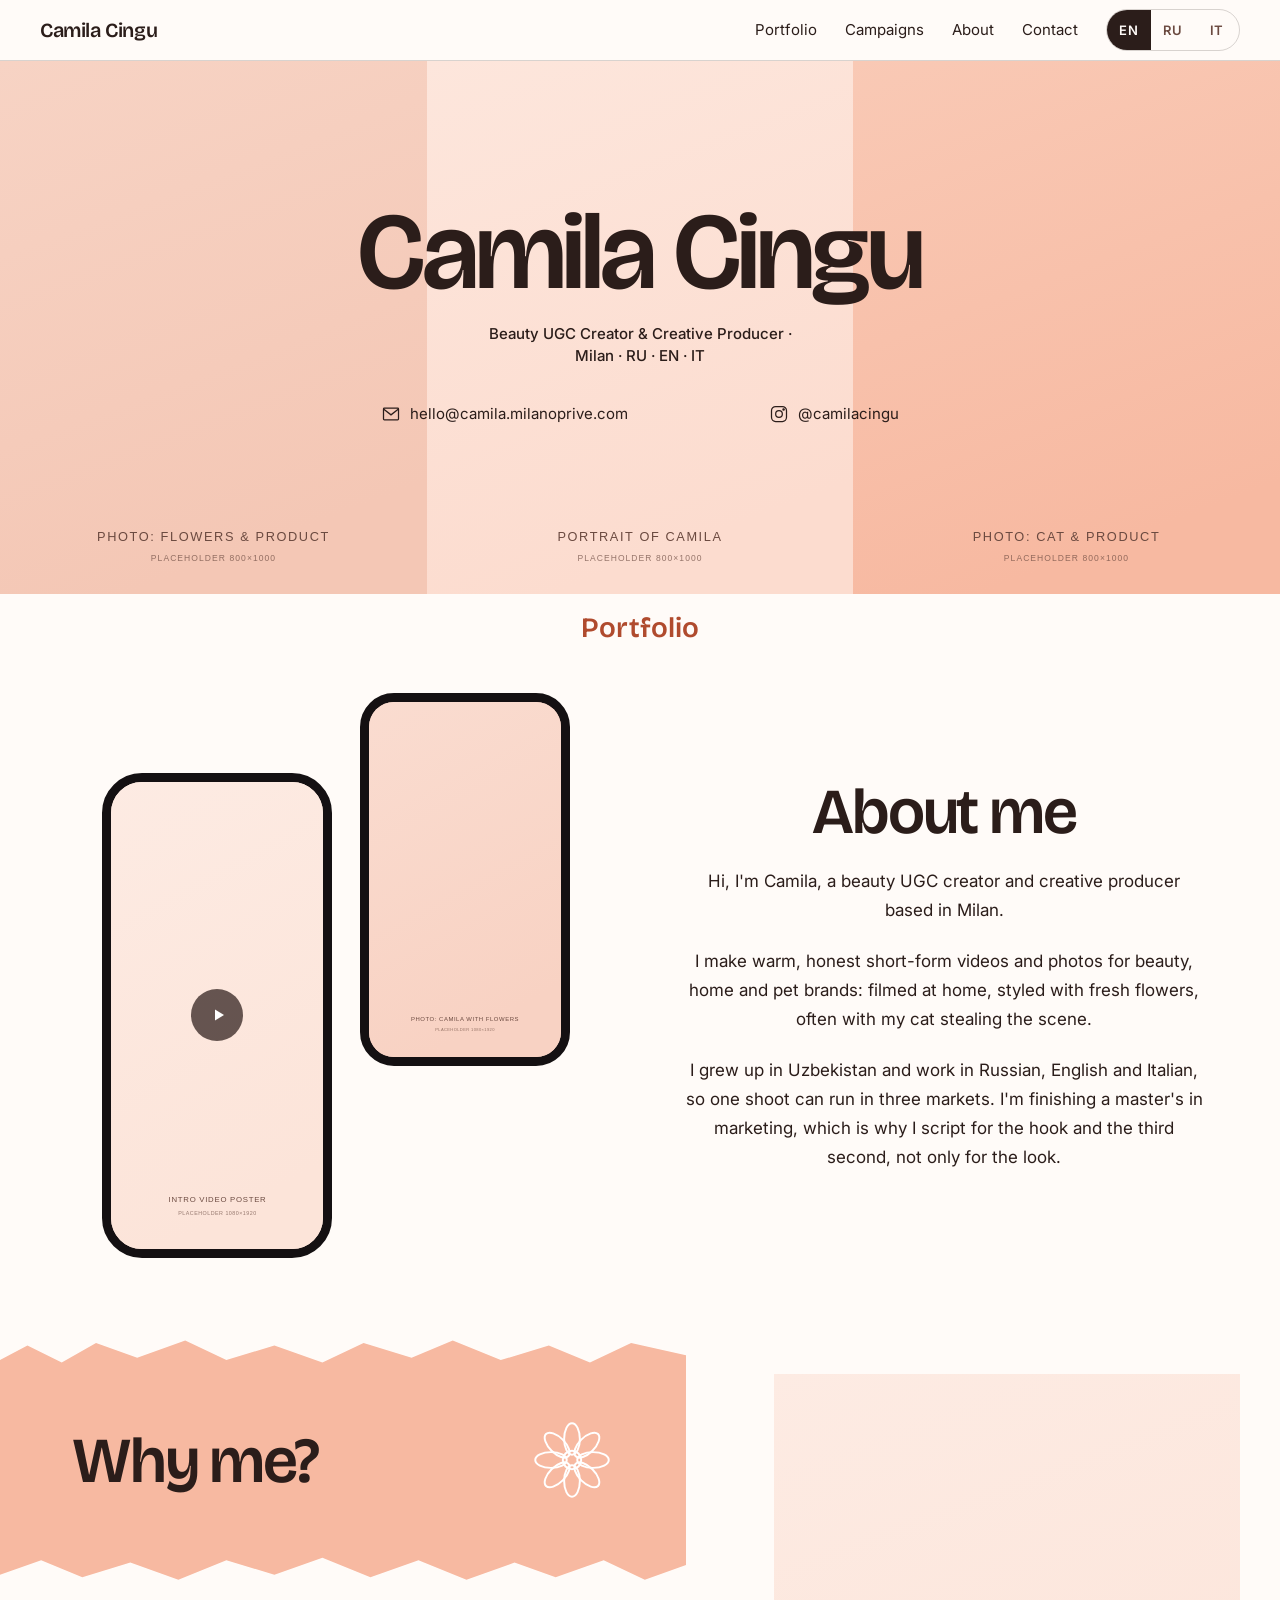
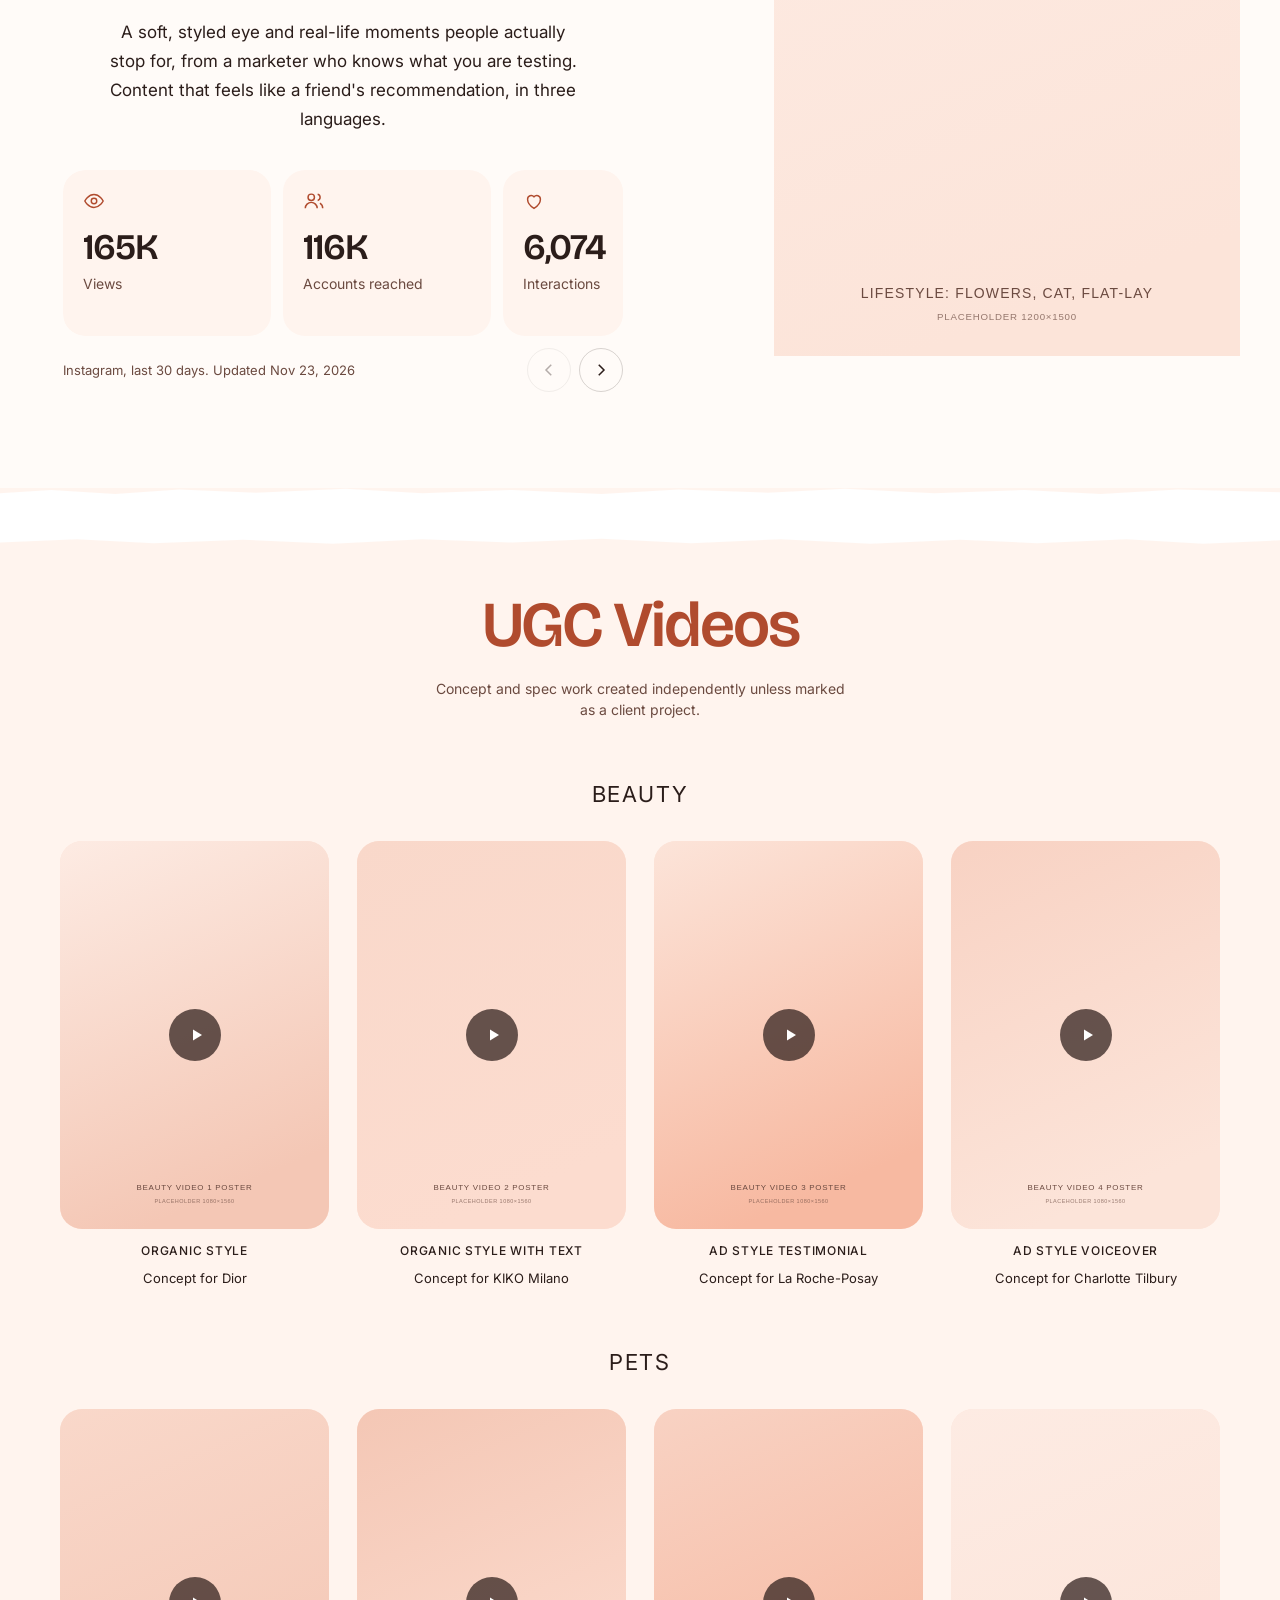
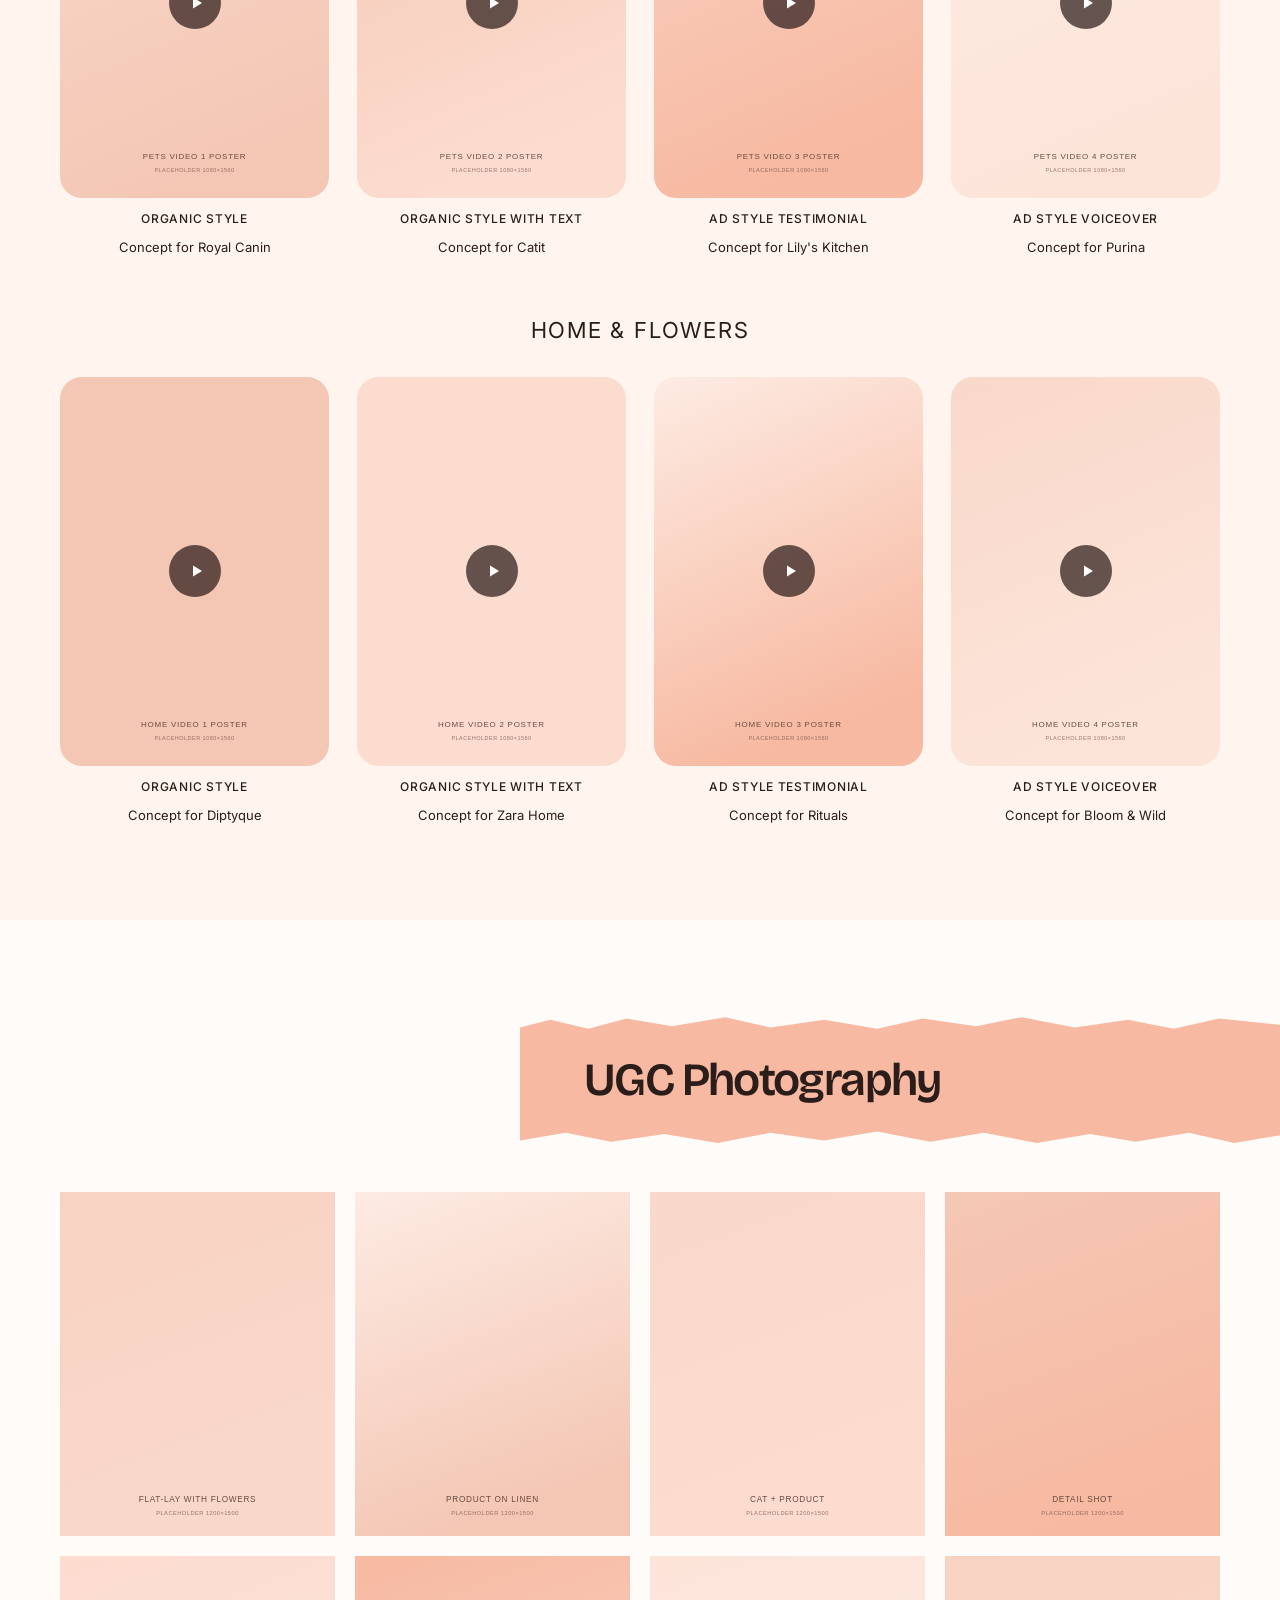
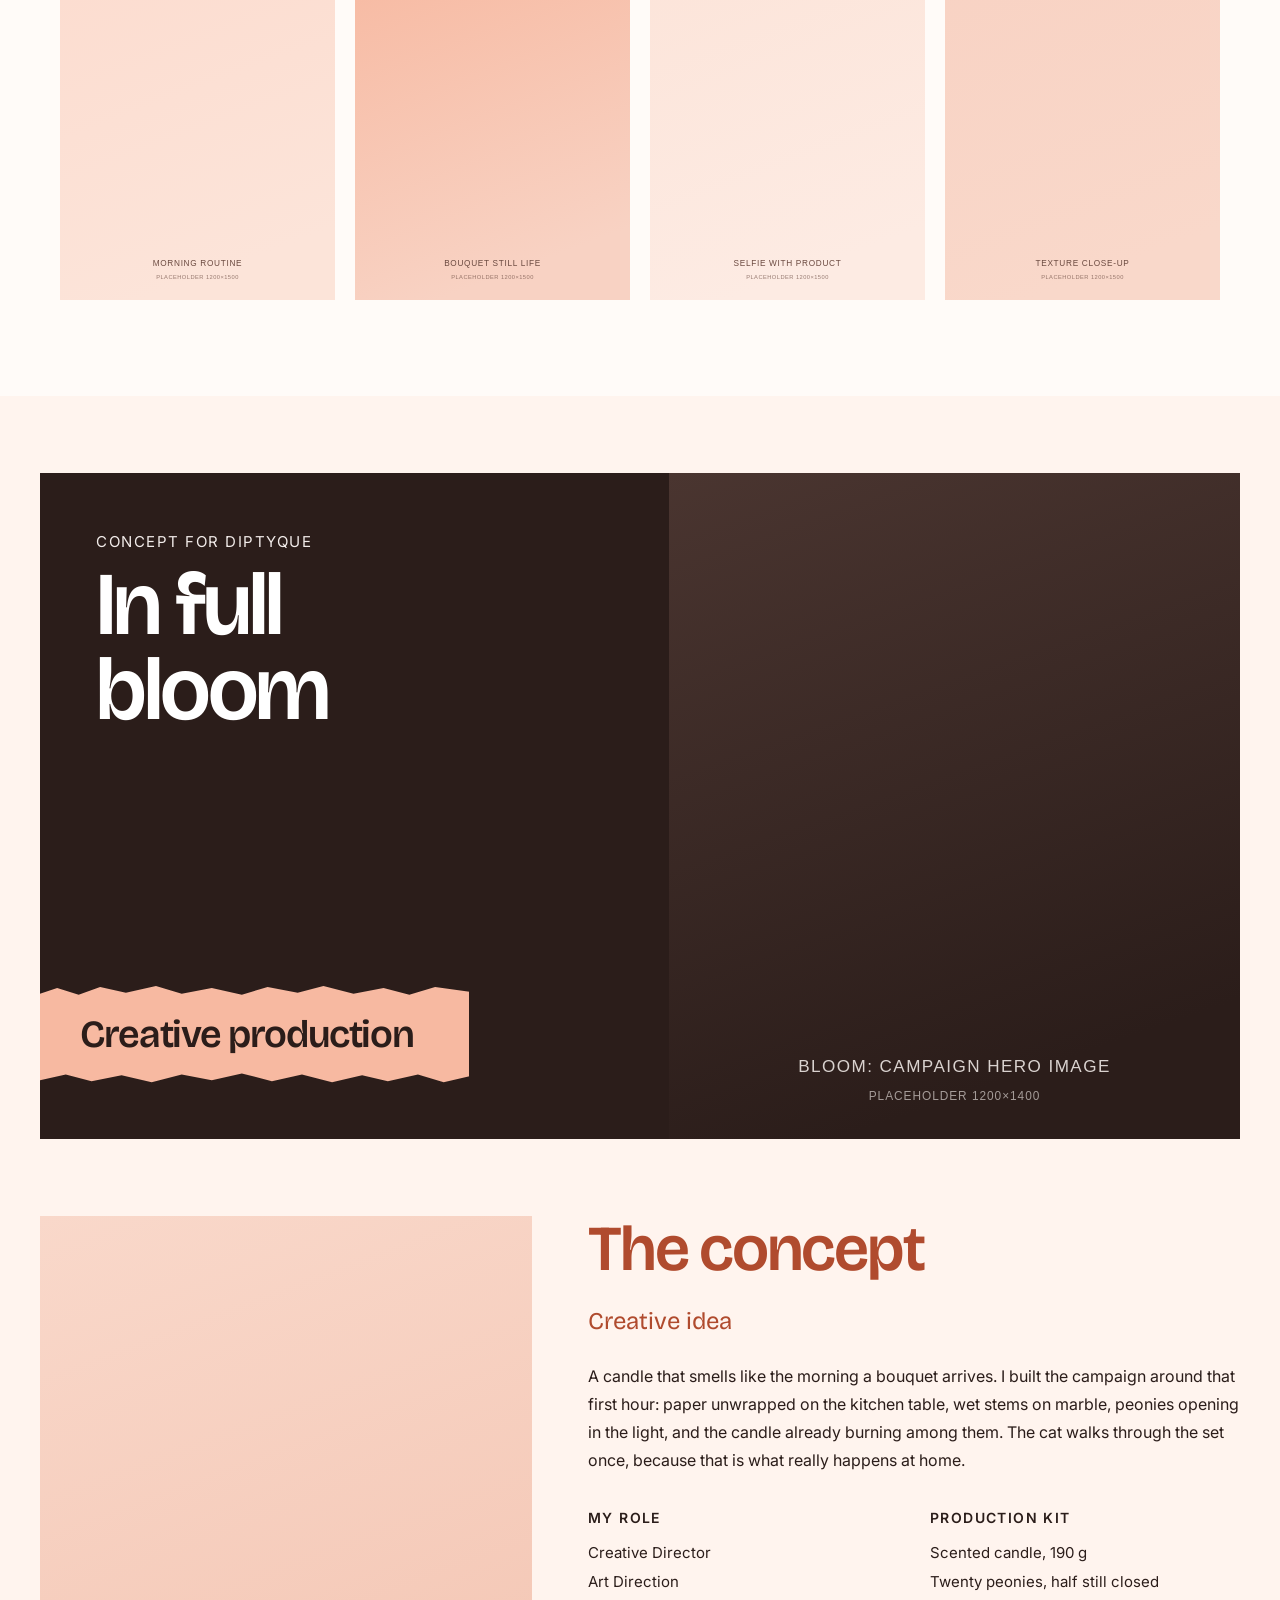
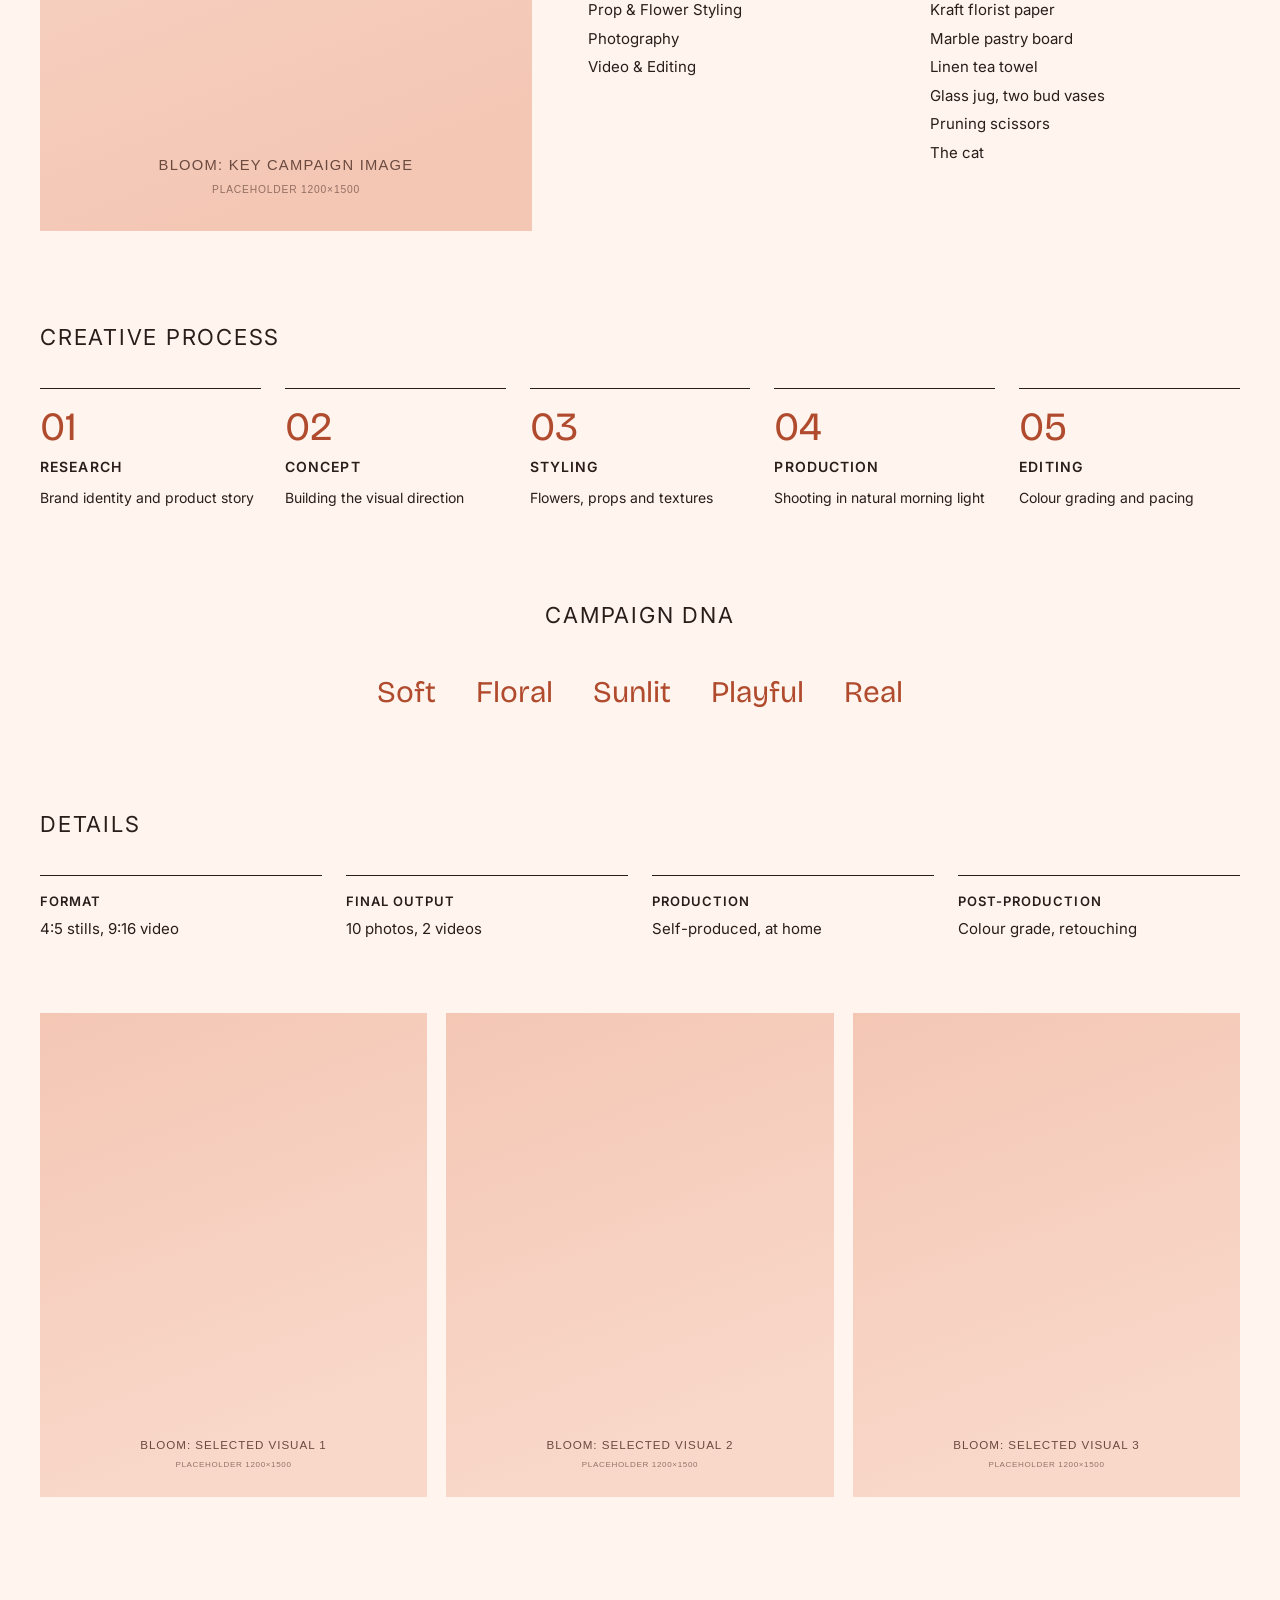
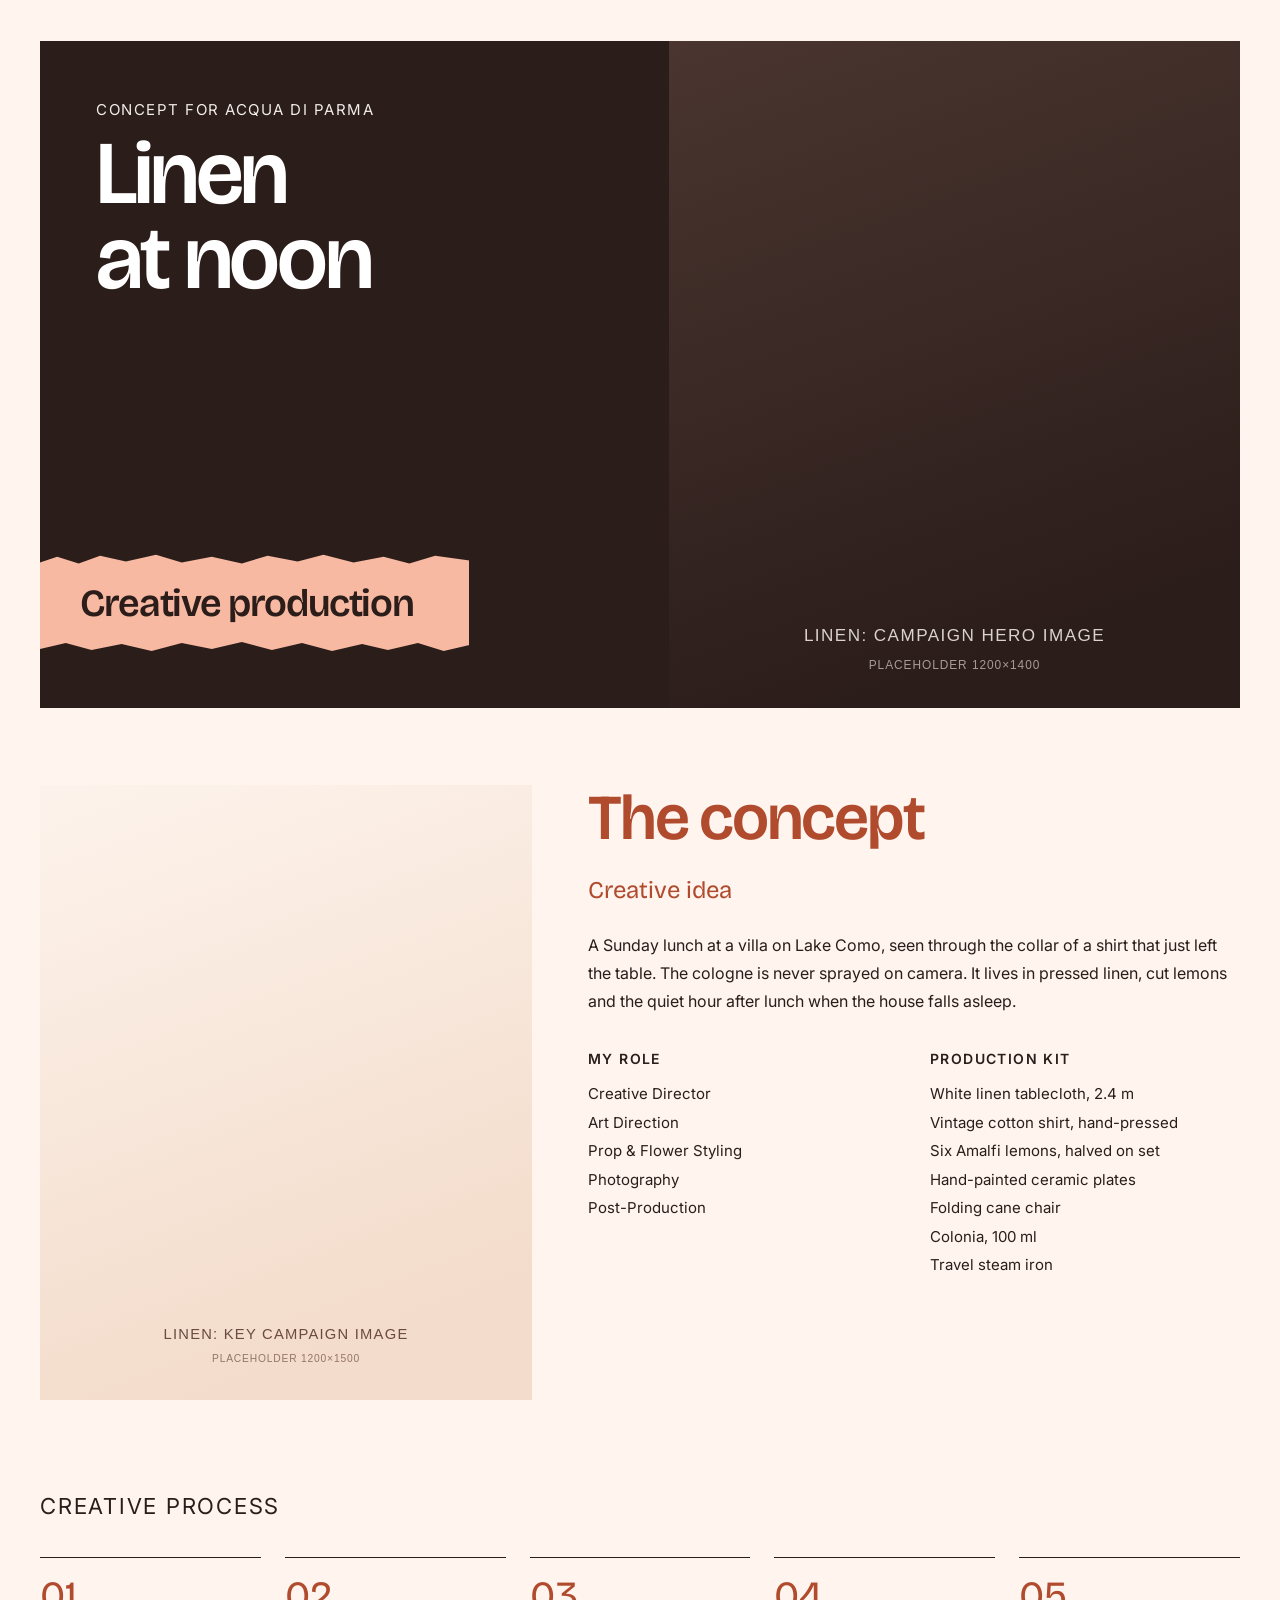
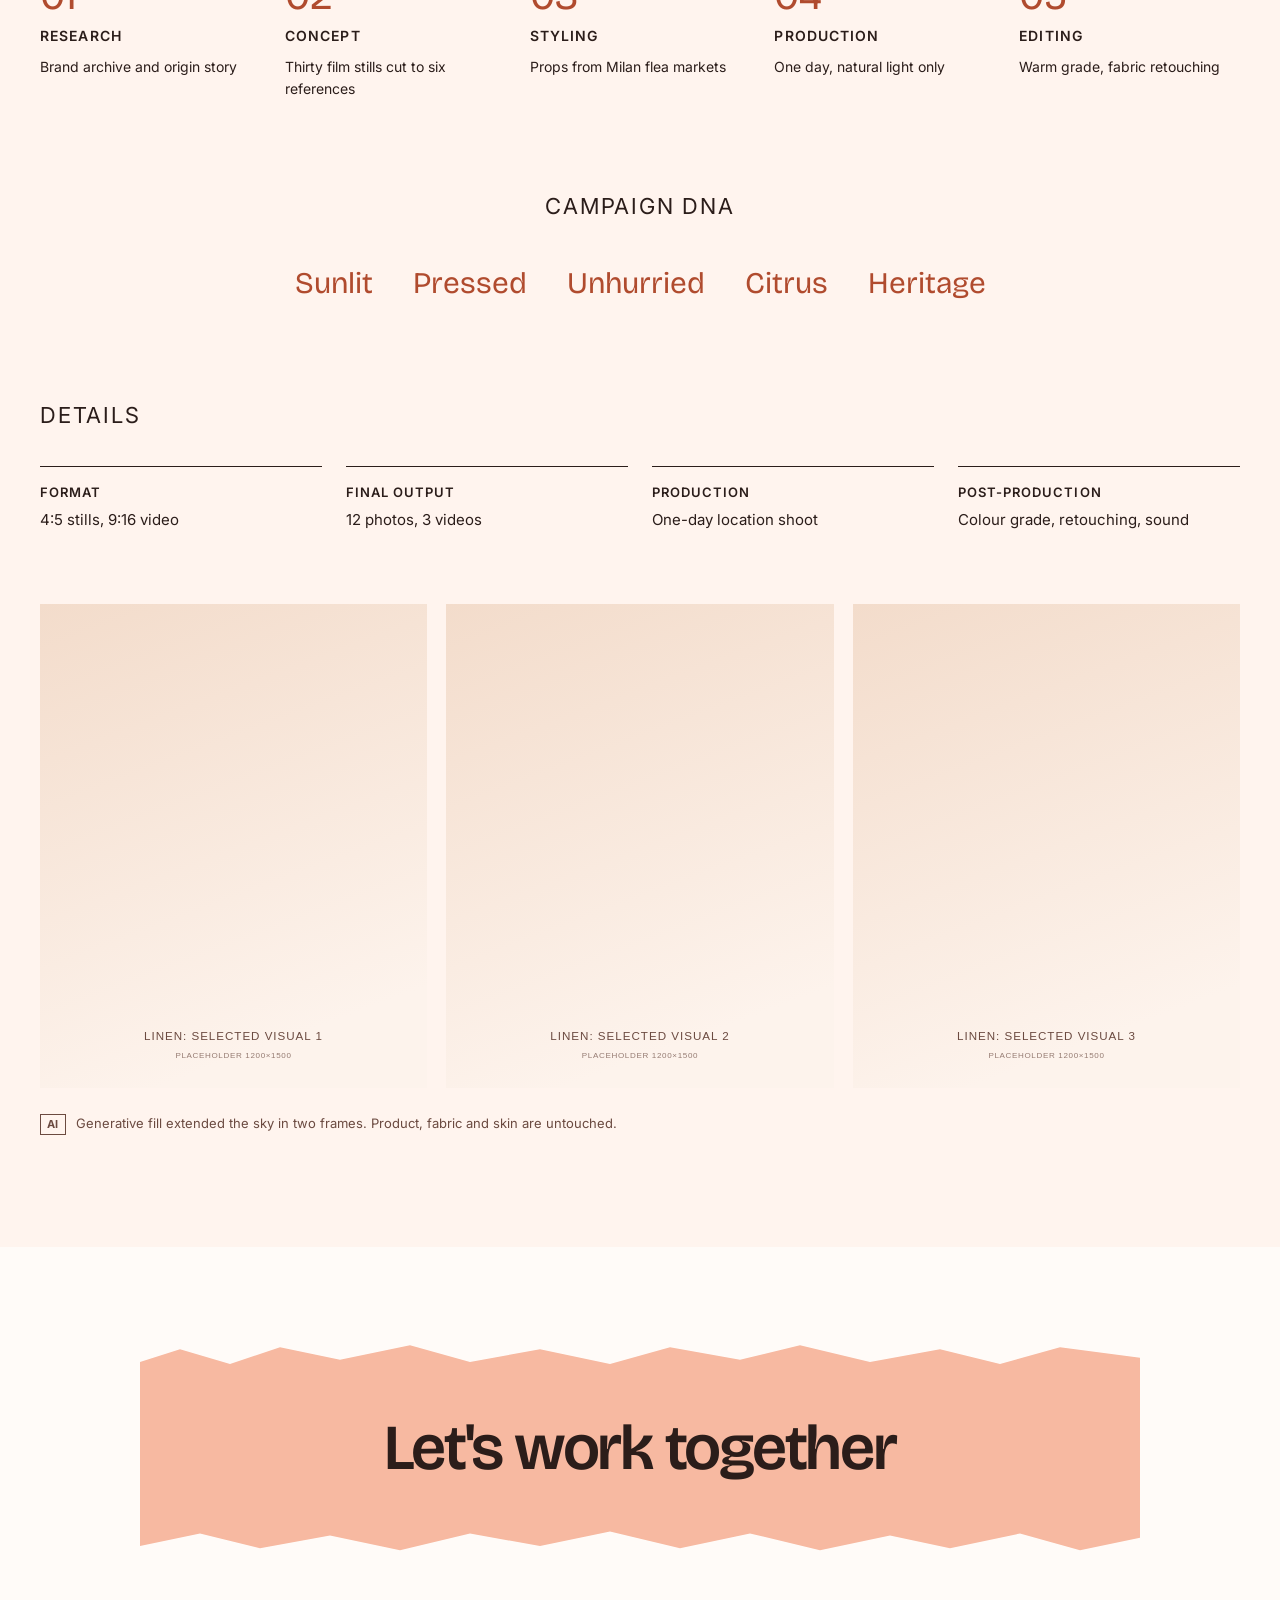
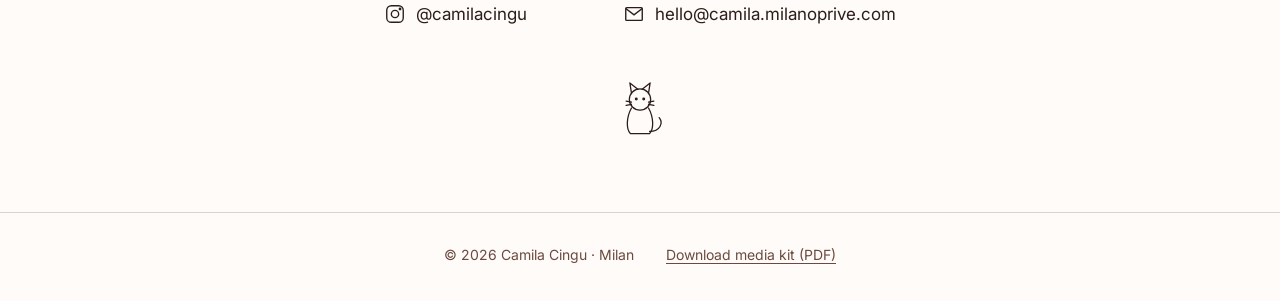
==== ugc/index.html @ 55235c47 "Add Camila's UGC portfolio site in ugc/ with Pages CMS Static one-page site (EN/RU/IT) with an Insta" ====
<!doctype html>
<html lang="en" class="no-js">
<head>
  <meta charset="utf-8">
  <meta name="viewport" content="width=device-width, initial-scale=1">
  <script>document.documentElement.className = 'js';</script>

  <title>Camila Cingu · Beauty UGC Creator &amp; Creative Producer, Milan</title>
  <meta name="description" content="Camila Cingu, UGC creator and creative producer in Milan. Warm, honest short-form video and photos for beauty, home and pet brands, in Russian, English and Italian.">
  <link rel="canonical" href="https://camila.milanoprive.com/">

  <meta property="og:type" content="website">
  <meta property="og:url" content="https://camila.milanoprive.com/">
  <meta property="og:title" content="Camila Cingu · UGC Creator & Creative Producer">
  <meta property="og:description" content="Short-form video and photos for beauty, home and pet brands. Shot in Milan, delivered in RU, EN and IT.">
  <meta property="og:image" content="https://camila.milanoprive.com/assets/og-image.png">
  <meta property="og:image:width" content="1200">
  <meta property="og:image:height" content="630">
  <meta property="og:locale" content="en_GB">
  <meta property="og:locale:alternate" content="ru_RU">
  <meta name="twitter:card" content="summary_large_image">
  <meta name="twitter:title" content="Camila Cingu · UGC Creator & Creative Producer">
  <meta name="twitter:description" content="Short-form video and photos for beauty, home and pet brands. Shot in Milan, delivered in RU, EN and IT.">
  <meta name="twitter:image" content="https://camila.milanoprive.com/assets/og-image.png">

  <link rel="icon" href="/favicon.ico" sizes="32x32">
  <link rel="icon" href="/assets/icons/favicon.svg" type="image/svg+xml">
  <link rel="apple-touch-icon" href="/assets/icons/apple-touch-icon.png">
  <link rel="manifest" href="/site.webmanifest">
  <meta name="theme-color" content="#FFFBF8">

  <link rel="preconnect" href="https://fonts.googleapis.com">
  <link rel="preconnect" href="https://fonts.gstatic.com" crossorigin>
  <!-- Bricolage Grotesque (headings, Latin only), Onest (headings in Russian), Inter (body, Latin + Cyrillic). -->
  <link rel="stylesheet" href="https://fonts.googleapis.com/css2?family=Bricolage+Grotesque:opsz,wght@12..96,400..700&family=Inter:wght@300..600&family=Onest:wght@500..700&display=swap">
  <link rel="stylesheet" href="styles.css">
  <script src="main.js" defer></script>

  <script type="application/ld+json">
  {
    "@context": "https://schema.org",
    "@graph": [
      {
        "@type": "Person",
        "@id": "https://camila.milanoprive.com/#camila",
        "name": "Camila Cingu",
        "jobTitle": "Beauty UGC Creator & Creative Producer",
        "url": "https://camila.milanoprive.com/",
        "image": "https://camila.milanoprive.com/assets/og-image.png",
        "email": "mailto:hello@camila.milanoprive.com",
        "sameAs": ["https://www.instagram.com/camilacingu/"],
        "knowsLanguage": ["ru", "en", "it"],
        "homeLocation": { "@type": "Place", "name": "Milan, Italy" }
      },
      {
        "@type": "ProfessionalService",
        "@id": "https://camila.milanoprive.com/#service",
        "name": "Camila Cingu · UGC & Creative Production",
        "url": "https://camila.milanoprive.com/",
        "image": "https://camila.milanoprive.com/assets/og-image.png",
        "founder": { "@id": "https://camila.milanoprive.com/#camila" },
        "address": { "@type": "PostalAddress", "addressLocality": "Milan", "addressCountry": "IT" },
        "areaServed": "Europe",
        "availableLanguage": ["Russian", "English", "Italian"],
        "serviceType": ["UGC video production", "UGC photography", "Creative direction", "Campaign production"]
      }
    ]
  }
  </script>
</head>
<body>
  <a class="skip" href="#main" data-i18n="skip">Skip to content</a>

  <header class="site-header">
    <div class="site-header__inner">
      <a class="wordmark" href="#top" data-i18n-attr="aria-label:wordmark.label" aria-label="Camila Cingu, back to top">Camila Cingu</a>

      <button class="menu-btn" type="button" aria-expanded="false" aria-controls="site-nav" data-i18n-attr="aria-label:nav.menu" aria-label="Menu">
        <svg viewBox="0 0 24 24" width="24" height="24" aria-hidden="true"><path d="M3 8h18M3 16h18" stroke="currentColor" stroke-width="1.5" fill="none"/></svg>
      </button>

      <nav class="site-nav" id="site-nav" data-i18n-attr="aria-label:nav.label" aria-label="Main">
        <ul>
          <li><a href="#videos" data-i18n="nav.portfolio">Portfolio</a></li>
          <li><a href="#campaigns" data-i18n="nav.campaigns">Campaigns</a></li>
          <li><a href="#about" data-i18n="nav.about">About</a></li>
          <li><a href="#contact" data-i18n="nav.contact">Contact</a></li>
        </ul>
      </nav>

      <div class="lang" role="group" aria-label="Language" data-i18n-attr="aria-label:lang.label">
        <button type="button" data-lang="en" aria-pressed="true" lang="en">EN</button>
        <button type="button" data-lang="ru" aria-pressed="false" lang="ru">RU</button>
        <button type="button" data-lang="it" aria-pressed="false" lang="it">IT</button>
      </div>
    </div>
  </header>

  <main id="main">

    <!-- ============ HERO: three-panel strip, name over it ============ -->
    <section class="hero" id="top" aria-labelledby="hero-title">
      <div class="hero__strip">
        <!-- cms:hero -->
        <img src="assets/placeholders/hero-1.svg" width="800" height="1000" fetchpriority="high" alt="Fresh flowers beside a skincare product" data-i18n-attr="alt:cms.hero1">
        <img src="assets/placeholders/hero-2.svg" width="800" height="1000" fetchpriority="high" alt="Portrait of Camila" data-i18n-attr="alt:cms.hero2">
        <img src="assets/placeholders/hero-3.svg" width="800" height="1000" fetchpriority="high" alt="Camila&#x27;s cat next to a beauty product" data-i18n-attr="alt:cms.hero3">
        <!-- /cms:hero -->
      </div>
      <div class="hero__over">
        <h1 class="hero__name" id="hero-title">Camila Cingu</h1>
        <p class="hero__role" data-i18n="hero.role">Beauty UGC Creator &amp; Creative Producer · Milan · RU · EN · IT</p>
        <ul class="hero__links">
          <li>
            <a href="mailto:hello@camila.milanoprive.com">
              <svg width="20" height="20" viewBox="0 0 24 24" aria-hidden="true" fill="none" stroke="currentColor" stroke-width="1.5"><rect x="3" y="5" width="18" height="14" rx="1"/><path d="M3 6l9 7 9-7"/></svg>hello@camila.milanoprive.com</a>
          </li>
          <li>
            <a href="https://www.instagram.com/camilacingu/" rel="noopener">
              <svg width="20" height="20" viewBox="0 0 24 24" aria-hidden="true" fill="none" stroke="currentColor" stroke-width="1.5"><rect x="3" y="3" width="18" height="18" rx="5"/><circle cx="12" cy="12" r="4"/><circle cx="17.5" cy="6.5" r="0.8" fill="currentColor"/></svg>@camilacingu</a>
          </li>
        </ul>
      </div>
    </section>

    <!-- ============ ABOUT ============ -->
    <section class="about" id="about" aria-labelledby="about-title">
      <a class="about__jump" href="#videos" data-i18n="nav.portfolio">Portfolio</a>
      <div class="about__body">
        <div class="about__phones">
          <!-- cms:about -->
          <a class="phone phone--tall js-video" href="assets/videos/intro.mp4" data-caption-key="about.introCaption">
            <img src="assets/placeholders/intro-poster.svg" width="1080" height="1920" loading="lazy" decoding="async" alt="Play Camila&#x27;s intro video" data-i18n-attr="alt:cms.intro">
            <span class="play" aria-hidden="true"></span>
          </a>
          <figure class="phone">
            <img src="assets/placeholders/about-photo.svg" width="1080" height="1920" loading="lazy" decoding="async" alt="Camila holding a bunch of flowers" data-i18n-attr="alt:cms.aboutPhoto">
          </figure>
          <!-- /cms:about -->
        </div>
        <div class="about__copy reveal">
          <h2 class="h-xl" id="about-title" data-i18n="about.title">About me</h2>
          <p data-i18n="about.p1">Hi, I'm Camila, a beauty UGC creator and creative producer based in Milan.</p>
          <p data-i18n="about.p2">I make warm, honest short-form videos and photos for beauty, home and pet brands: filmed at home, styled with fresh flowers, often with my cat stealing the scene.</p>
          <p data-i18n="about.p3">I grew up in Uzbekistan and work in Russian, English and Italian, so one shoot can run in three markets. I'm finishing a master's in marketing, which is why I script for the hook and the third second, not only for the look.</p>
        </div>
      </div>
    </section>

    <!-- ============ WHY ME ============ -->
    <section class="why" aria-labelledby="why-title">
      <div class="why__main">
        <div class="torn why__band">
          <h2 class="h-xl" id="why-title" data-i18n="why.title">Why me?</h2>
          <svg class="why__flower" width="84" height="84" viewBox="0 0 64 64" aria-hidden="true"><g fill="none" stroke="#FFFFFF" stroke-width="1.5"><ellipse cx="32" cy="16" rx="6" ry="12"/><ellipse cx="32" cy="16" rx="6" ry="12" transform="rotate(45 32 32)"/><ellipse cx="32" cy="16" rx="6" ry="12" transform="rotate(90 32 32)"/><ellipse cx="32" cy="16" rx="6" ry="12" transform="rotate(135 32 32)"/><ellipse cx="32" cy="16" rx="6" ry="12" transform="rotate(180 32 32)"/><ellipse cx="32" cy="16" rx="6" ry="12" transform="rotate(225 32 32)"/><ellipse cx="32" cy="16" rx="6" ry="12" transform="rotate(270 32 32)"/><ellipse cx="32" cy="16" rx="6" ry="12" transform="rotate(315 32 32)"/><circle cx="32" cy="32" r="7"/></g></svg>
        </div>
        <p class="why__text reveal" data-i18n="why.text">A soft, styled eye and real-life moments people actually stop for, from a marketer who knows what you are testing. Content that feels like a friend's recommendation, in three languages.</p>

        <!-- STATS: numbers come from stats.json (see README). Hidden if that file can't be loaded. -->
        <div class="stats" hidden>
          <div class="stats__track" role="region" tabindex="0" aria-label="Instagram stats" data-i18n-attr="aria-label:stats.label">
            <ul class="stats__list">
              <li class="stat"><svg width="22" height="22" viewBox="0 0 24 24" aria-hidden="true" fill="none" stroke="currentColor" stroke-width="1.6"><path d="M2 12s3.6-7 10-7 10 7 10 7-3.6 7-10 7S2 12 2 12z"/><circle cx="12" cy="12" r="3"/></svg><strong data-stat="views"></strong><span data-i18n="stats.views">Views</span></li>
              <li class="stat"><svg width="22" height="22" viewBox="0 0 24 24" aria-hidden="true" fill="none" stroke="currentColor" stroke-width="1.6"><circle cx="9" cy="8" r="3.5"/><path d="M2.5 20a6.5 6.5 0 0113 0M16 4.6a3.5 3.5 0 010 6.8M18.5 14.2A6.5 6.5 0 0121.5 20"/></svg><strong data-stat="reach"></strong><span data-i18n="stats.reach">Accounts reached</span></li>
              <li class="stat"><svg width="22" height="22" viewBox="0 0 24 24" aria-hidden="true" fill="none" stroke="currentColor" stroke-width="1.6"><path d="M12 20s-7-4.4-7-10a4 4 0 017-2.6A4 4 0 0119 10c0 5.6-7 10-7 10z"/></svg><strong data-stat="interactions"></strong><span data-i18n="stats.interactions">Interactions</span></li>
              <li class="stat"><svg width="22" height="22" viewBox="0 0 24 24" aria-hidden="true" fill="none" stroke="currentColor" stroke-width="1.6"><circle cx="10" cy="8" r="3.5"/><path d="M3.5 20a6.5 6.5 0 0113 0M19 8v6M16 11h6"/></svg><strong data-stat="followers"></strong><span data-i18n="stats.followers">Followers</span></li>
              <li class="stat"><svg width="22" height="22" viewBox="0 0 24 24" aria-hidden="true" fill="none" stroke="currentColor" stroke-width="1.6"><circle cx="12" cy="12" r="9"/><path d="M3 12h18M12 3c2.5 2.6 3.8 5.6 3.8 9s-1.3 6.4-3.8 9c-2.5-2.6-3.8-5.6-3.8-9S9.5 5.6 12 3z"/></svg><strong data-stat="languages"></strong><span data-i18n="stats.languages">Audience languages</span></li>
            </ul>
          </div>
          <div class="stats__foot">
            <p class="stats__note" data-stats-note></p>
            <div class="stats__nav">
              <button type="button" class="stats__btn" data-dir="-1" aria-label="Previous stats" data-i18n-attr="aria-label:stats.prev"><svg width="18" height="18" viewBox="0 0 24 24" aria-hidden="true" fill="none" stroke="currentColor" stroke-width="2"><path d="M15 5l-7 7 7 7"/></svg></button>
              <button type="button" class="stats__btn" data-dir="1" aria-label="Next stats" data-i18n-attr="aria-label:stats.next"><svg width="18" height="18" viewBox="0 0 24 24" aria-hidden="true" fill="none" stroke="currentColor" stroke-width="2"><path d="M9 5l7 7-7 7"/></svg></button>
            </div>
          </div>
        </div>
      </div>
      <figure class="why__photo">
        <!-- cms:why -->
        <img src="assets/placeholders/why-photo.svg" width="1200" height="1500" loading="lazy" decoding="async" alt="Flat-lay of flowers, a product and Camila&#x27;s cat" data-i18n-attr="alt:cms.whyPhoto">
        <!-- /cms:why -->
      </figure>
    </section>

    <!-- ============ UGC VIDEOS ============ -->
    <section class="videos" id="videos" aria-labelledby="videos-title">
      <div class="torn videos__edge" aria-hidden="true"></div>
      <div class="videos__inner">
        <h2 class="h-xl h-deep" id="videos-title" data-i18n="pf.title">UGC Videos</h2>
        <p class="disclosure" data-i18n="pf.disclosure">Concept and spec work created independently unless marked as a client project.</p>

        <!-- cms:videos -->
        <section class="group" aria-labelledby="g-beauty">
          <h3 class="label-lg" id="g-beauty" data-i18n="cat.beauty">Beauty</h3>
          <ul class="grid">
            <li class="card">
              <a class="card__media js-video" href="assets/videos/v-beauty-1.mp4">
                <img src="assets/placeholders/v-beauty-1.svg" width="1080" height="1560" loading="lazy" decoding="async" alt="Play: morning lip routine, concept for Dior" data-i18n-attr="alt:cms.v.beauty1">
                <span class="play" aria-hidden="true"></span>
              </a>
              <p class="card__format" data-i18n="fmt.organic">Organic style</p>
              <p class="card__brand"><span data-i18n="card.conceptFor">Concept for</span> Dior</p>
            </li>
            <li class="card">
              <a class="card__media js-video" href="assets/videos/v-beauty-2.mp4">
                <img src="assets/placeholders/v-beauty-2.svg" width="1080" height="1560" loading="lazy" decoding="async" alt="Play: three looks with one palette, concept for KIKO Milano" data-i18n-attr="alt:cms.v.beauty2">
                <span class="play" aria-hidden="true"></span>
              </a>
              <p class="card__format" data-i18n="fmt.organicText">Organic style with text</p>
              <p class="card__brand"><span data-i18n="card.conceptFor">Concept for</span> KIKO Milano</p>
            </li>
            <li class="card">
              <a class="card__media js-video" href="assets/videos/v-beauty-3.mp4">
                <img src="assets/placeholders/v-beauty-3.svg" width="1080" height="1560" loading="lazy" decoding="async" alt="Play: two weeks with a barrier cream, concept for La Roche-Posay" data-i18n-attr="alt:cms.v.beauty3">
                <span class="play" aria-hidden="true"></span>
              </a>
              <p class="card__format" data-i18n="fmt.testimonial">Ad style testimonial</p>
              <p class="card__brand"><span data-i18n="card.conceptFor">Concept for</span> La Roche-Posay</p>
            </li>
            <li class="card">
              <a class="card__media js-video" href="assets/videos/v-beauty-4.mp4">
                <img src="assets/placeholders/v-beauty-4.svg" width="1080" height="1560" loading="lazy" decoding="async" alt="Play: a five-minute evening look, concept for Charlotte Tilbury" data-i18n-attr="alt:cms.v.beauty4">
                <span class="play" aria-hidden="true"></span>
              </a>
              <p class="card__format" data-i18n="fmt.voiceover">Ad style voiceover</p>
              <p class="card__brand"><span data-i18n="card.conceptFor">Concept for</span> Charlotte Tilbury</p>
            </li>
          </ul>
        </section>
        <section class="group" aria-labelledby="g-pets">
          <h3 class="label-lg" id="g-pets" data-i18n="cat.pets">Pets</h3>
          <ul class="grid">
            <li class="card">
              <a class="card__media js-video" href="assets/videos/v-pets-1.mp4">
                <img src="assets/placeholders/v-pets-1.svg" width="1080" height="1560" loading="lazy" decoding="async" alt="Play: breakfast time with the cat, concept for Royal Canin" data-i18n-attr="alt:cms.v.pets1">
                <span class="play" aria-hidden="true"></span>
              </a>
              <p class="card__format" data-i18n="fmt.organic">Organic style</p>
              <p class="card__brand"><span data-i18n="card.conceptFor">Concept for</span> Royal Canin</p>
            </li>
            <li class="card">
              <a class="card__media js-video" href="assets/videos/v-pets-2.mp4">
                <img src="assets/placeholders/v-pets-2.svg" width="1080" height="1560" loading="lazy" decoding="async" alt="Play: setting up a cat fountain in three steps, concept for Catit" data-i18n-attr="alt:cms.v.pets2">
                <span class="play" aria-hidden="true"></span>
              </a>
              <p class="card__format" data-i18n="fmt.organicText">Organic style with text</p>
              <p class="card__brand"><span data-i18n="card.conceptFor">Concept for</span> Catit</p>
            </li>
            <li class="card">
              <a class="card__media js-video" href="assets/videos/v-pets-3.mp4">
                <img src="assets/placeholders/v-pets-3.svg" width="1080" height="1560" loading="lazy" decoding="async" alt="Play: a fussy eater&#x27;s honest review, concept for Lily&#x27;s Kitchen" data-i18n-attr="alt:cms.v.pets3">
                <span class="play" aria-hidden="true"></span>
              </a>
              <p class="card__format" data-i18n="fmt.testimonial">Ad style testimonial</p>
              <p class="card__brand"><span data-i18n="card.conceptFor">Concept for</span> Lily&#x27;s Kitchen</p>
            </li>
            <li class="card">
              <a class="card__media js-video" href="assets/videos/v-pets-4.mp4">
                <img src="assets/placeholders/v-pets-4.svg" width="1080" height="1560" loading="lazy" decoding="async" alt="Play: a day in the life of an indoor cat, concept for Purina" data-i18n-attr="alt:cms.v.pets4">
                <span class="play" aria-hidden="true"></span>
              </a>
              <p class="card__format" data-i18n="fmt.voiceover">Ad style voiceover</p>
              <p class="card__brand"><span data-i18n="card.conceptFor">Concept for</span> Purina</p>
            </li>
          </ul>
        </section>
        <section class="group" aria-labelledby="g-home">
          <h3 class="label-lg" id="g-home" data-i18n="cat.home">Home &amp; Flowers</h3>
          <ul class="grid">
            <li class="card">
              <a class="card__media js-video" href="assets/videos/v-home-1.mp4">
                <img src="assets/placeholders/v-home-1.svg" width="1080" height="1560" loading="lazy" decoding="async" alt="Play: lighting a candle as the peonies open, concept for Diptyque" data-i18n-attr="alt:cms.v.home1">
                <span class="play" aria-hidden="true"></span>
              </a>
              <p class="card__format" data-i18n="fmt.organic">Organic style</p>
              <p class="card__brand"><span data-i18n="card.conceptFor">Concept for</span> Diptyque</p>
            </li>
            <li class="card">
              <a class="card__media js-video" href="assets/videos/v-home-2.mp4">
                <img src="assets/placeholders/v-home-2.svg" width="1080" height="1560" loading="lazy" decoding="async" alt="Play: a spring table in five pieces, concept for Zara Home" data-i18n-attr="alt:cms.v.home2">
                <span class="play" aria-hidden="true"></span>
              </a>
              <p class="card__format" data-i18n="fmt.organicText">Organic style with text</p>
              <p class="card__brand"><span data-i18n="card.conceptFor">Concept for</span> Zara Home</p>
            </li>
            <li class="card">
              <a class="card__media js-video" href="assets/videos/v-home-3.mp4">
                <img src="assets/placeholders/v-home-3.svg" width="1080" height="1560" loading="lazy" decoding="async" alt="Play: a month with a home fragrance diffuser, concept for Rituals" data-i18n-attr="alt:cms.v.home3">
                <span class="play" aria-hidden="true"></span>
              </a>
              <p class="card__format" data-i18n="fmt.testimonial">Ad style testimonial</p>
              <p class="card__brand"><span data-i18n="card.conceptFor">Concept for</span> Rituals</p>
            </li>
            <li class="card">
              <a class="card__media js-video" href="assets/videos/v-home-4.mp4">
                <img src="assets/placeholders/v-home-4.svg" width="1080" height="1560" loading="lazy" decoding="async" alt="Play: unboxing a letterbox bouquet, concept for Bloom &amp; Wild" data-i18n-attr="alt:cms.v.home4">
                <span class="play" aria-hidden="true"></span>
              </a>
              <p class="card__format" data-i18n="fmt.voiceover">Ad style voiceover</p>
              <p class="card__brand"><span data-i18n="card.conceptFor">Concept for</span> Bloom &amp; Wild</p>
            </li>
          </ul>
        </section>
        <!-- /cms:videos -->
      </div>
    </section>

    <!-- ============ UGC PHOTOGRAPHY ============ -->
    <section class="photos" aria-labelledby="photos-title">
      <div class="photos__head">
        <div class="torn photos__band">
          <h2 class="h-lg" id="photos-title" data-i18n="ph.title">UGC Photography</h2>
        </div>
      </div>
      <ul class="photos__grid">
        <!-- cms:photos -->
        <li><img src="assets/placeholders/photo-01.svg" width="1200" height="1500" loading="lazy" decoding="async" alt="Flat-lay of a product with flowers" data-i18n-attr="alt:cms.ph1"></li>
        <li><img src="assets/placeholders/photo-02.svg" width="1200" height="1500" loading="lazy" decoding="async" alt="Product on a linen cloth" data-i18n-attr="alt:cms.ph2"></li>
        <li><img src="assets/placeholders/photo-03.svg" width="1200" height="1500" loading="lazy" decoding="async" alt="Cat sniffing a product" data-i18n-attr="alt:cms.ph3"></li>
        <li><img src="assets/placeholders/photo-04.svg" width="1200" height="1500" loading="lazy" decoding="async" alt="Close-up detail of packaging" data-i18n-attr="alt:cms.ph4"></li>
        <li><img src="assets/placeholders/photo-05.svg" width="1200" height="1500" loading="lazy" decoding="async" alt="Morning skincare routine by a window" data-i18n-attr="alt:cms.ph5"></li>
        <li><img src="assets/placeholders/photo-06.svg" width="1200" height="1500" loading="lazy" decoding="async" alt="Still life of a bouquet and a candle" data-i18n-attr="alt:cms.ph6"></li>
        <li><img src="assets/placeholders/photo-07.svg" width="1200" height="1500" loading="lazy" decoding="async" alt="Mirror selfie holding a product" data-i18n-attr="alt:cms.ph7"></li>
        <li><img src="assets/placeholders/photo-08.svg" width="1200" height="1500" loading="lazy" decoding="async" alt="Texture close-up of a cream" data-i18n-attr="alt:cms.ph8"></li>
        <!-- /cms:photos -->
      </ul>
    </section>

    <!-- ============ CREATIVE PRODUCTION ============ -->
    <section class="campaigns" id="campaigns" aria-labelledby="campaigns-title">
      <h2 class="visually-hidden" id="campaigns-title" data-i18n="cs.title">Creative production</h2>

      <!-- CASE STUDY. Copy the whole <article class="case"> to add another. -->
      <article class="case" aria-labelledby="c1-title">
        <div class="case__hero">
          <div class="case__hero-text">
            <p class="case__brand"><span data-i18n="card.conceptFor">Concept for</span> Diptyque</p>
            <h3 class="case__title" id="c1-title"><span data-i18n="c1.t1">In full</span><br><span data-i18n="c1.t2">bloom</span></h3>
          </div>
          <img class="case__hero-img" src="assets/placeholders/bloom-hero.svg" width="1200" height="1400" loading="lazy" decoding="async" alt="Peonies and a lit candle on a marble board" data-i18n-attr="alt:c1.heroAlt">
          <p class="torn case__tag" data-i18n="cs.tag">Creative production</p>
        </div>

        <div class="case__intro">
          <img class="case__key" src="assets/placeholders/bloom-key.svg" width="1200" height="1500" loading="lazy" decoding="async" alt="Bouquet unwrapped on a kitchen table" data-i18n-attr="alt:c1.keyAlt">
          <div class="case__concept">
            <h4 class="h-xl h-deep" data-i18n="cs.concept">The concept</h4>
            <p class="case__sub" data-i18n="cs.idea">Creative idea</p>
            <p data-i18n="c1.concept">A candle that smells like the morning a bouquet arrives. I built the campaign around that first hour: paper unwrapped on the kitchen table, wet stems on marble, peonies opening in the light, and the candle already burning among them. The cat walks through the set once, because that is what really happens at home.</p>
            <div class="case__lists">
              <div>
                <h5 class="label" data-i18n="cs.role">My role</h5>
                <ul>
                  <li data-i18n="role.cd">Creative Director</li>
                  <li data-i18n="role.ad">Art Direction</li>
                  <li data-i18n="role.flower">Prop &amp; Flower Styling</li>
                  <li data-i18n="role.photo">Photography</li>
                  <li data-i18n="role.video">Video &amp; Editing</li>
                </ul>
              </div>
              <div>
                <h5 class="label" data-i18n="cs.kit">Production kit</h5>
                <ul>
                  <li data-i18n="c1.k1">Scented candle, 190 g</li>
                  <li data-i18n="c1.k2">Twenty peonies, half still closed</li>
                  <li data-i18n="c1.k3">Kraft florist paper</li>
                  <li data-i18n="c1.k4">Marble pastry board</li>
                  <li data-i18n="c1.k5">Linen tea towel</li>
                  <li data-i18n="c1.k6">Glass jug, two bud vases</li>
                  <li data-i18n="c1.k7">Pruning scissors</li>
                  <li data-i18n="c1.k8">The cat</li>
                </ul>
              </div>
            </div>
          </div>
        </div>

        <div class="case__process">
          <h4 class="label-lg" data-i18n="cs.process">Creative process</h4>
          <ol class="process">
            <li><span class="process__n">01</span><strong data-i18n="pr.research">Research</strong><span data-i18n="c1.p1">Brand identity and product story</span></li>
            <li><span class="process__n">02</span><strong data-i18n="pr.concept">Concept</strong><span data-i18n="c1.p2">Building the visual direction</span></li>
            <li><span class="process__n">03</span><strong data-i18n="pr.styling">Styling</strong><span data-i18n="c1.p3">Flowers, props and textures</span></li>
            <li><span class="process__n">04</span><strong data-i18n="pr.production">Production</strong><span data-i18n="c1.p4">Shooting in natural morning light</span></li>
            <li><span class="process__n">05</span><strong data-i18n="pr.editing">Editing</strong><span data-i18n="c1.p5">Colour grading and pacing</span></li>
          </ol>
        </div>

        <div class="case__dna">
          <h4 class="label-lg" data-i18n="cs.dna">Campaign DNA</h4>
          <ul class="dna">
            <li data-i18n="c1.d1">Soft</li>
            <li data-i18n="c1.d2">Floral</li>
            <li data-i18n="c1.d3">Sunlit</li>
            <li data-i18n="c1.d4">Playful</li>
            <li data-i18n="c1.d5">Real</li>
          </ul>
        </div>

        <div class="case__details">
          <h4 class="label-lg" data-i18n="cs.details">Details</h4>
          <dl class="deliv">
            <div><dt data-i18n="cs.format">Format</dt><dd data-i18n="c1.v1">4:5 stills, 9:16 video</dd></div>
            <div><dt data-i18n="cs.output">Final output</dt><dd data-i18n="c1.v2">10 photos, 2 videos</dd></div>
            <div><dt data-i18n="cs.production">Production</dt><dd data-i18n="c1.v3">Self-produced, at home</dd></div>
            <div><dt data-i18n="cs.post">Post-production</dt><dd data-i18n="c1.v4">Colour grade, retouching</dd></div>
          </dl>
        </div>

        <ul class="case__visuals">
          <li><img src="assets/placeholders/bloom-01.svg" width="1200" height="1500" loading="lazy" decoding="async" alt="Peony petals on marble" data-i18n-attr="alt:c1.a1"></li>
          <li><img src="assets/placeholders/bloom-02.svg" width="1200" height="1500" loading="lazy" decoding="async" alt="Candle flame among flower stems" data-i18n-attr="alt:c1.a2"></li>
          <li><img src="assets/placeholders/bloom-03.svg" width="1200" height="1500" loading="lazy" decoding="async" alt="The cat walking past the bouquet" data-i18n-attr="alt:c1.a3"></li>
        </ul>
      </article>

      <article class="case" aria-labelledby="c2-title">
        <div class="case__hero">
          <div class="case__hero-text">
            <p class="case__brand"><span data-i18n="card.conceptFor">Concept for</span> Acqua di Parma</p>
            <h3 class="case__title" id="c2-title"><span data-i18n="c2.t1">Linen</span><br><span data-i18n="c2.t2">at noon</span></h3>
          </div>
          <img class="case__hero-img" src="assets/placeholders/linen-hero.svg" width="1200" height="1400" loading="lazy" decoding="async" alt="Pressed linen shirt collar in afternoon light" data-i18n-attr="alt:c2.heroAlt">
          <p class="torn case__tag" data-i18n="cs.tag">Creative production</p>
        </div>

        <div class="case__intro">
          <img class="case__key" src="assets/placeholders/linen-key.svg" width="1200" height="1500" loading="lazy" decoding="async" alt="Halved lemons and a cologne bottle on a lunch table" data-i18n-attr="alt:c2.keyAlt">
          <div class="case__concept">
            <h4 class="h-xl h-deep" data-i18n="cs.concept">The concept</h4>
            <p class="case__sub" data-i18n="cs.idea">Creative idea</p>
            <p data-i18n="c2.concept">A Sunday lunch at a villa on Lake Como, seen through the collar of a shirt that just left the table. The cologne is never sprayed on camera. It lives in pressed linen, cut lemons and the quiet hour after lunch when the house falls asleep.</p>
            <div class="case__lists">
              <div>
                <h5 class="label" data-i18n="cs.role">My role</h5>
                <ul>
                  <li data-i18n="role.cd">Creative Director</li>
                  <li data-i18n="role.ad">Art Direction</li>
                  <li data-i18n="role.flower">Prop &amp; Flower Styling</li>
                  <li data-i18n="role.photo">Photography</li>
                  <li data-i18n="role.post">Post-Production</li>
                </ul>
              </div>
              <div>
                <h5 class="label" data-i18n="cs.kit">Production kit</h5>
                <ul>
                  <li data-i18n="c2.k1">White linen tablecloth, 2.4 m</li>
                  <li data-i18n="c2.k2">Vintage cotton shirt, hand-pressed</li>
                  <li data-i18n="c2.k3">Six Amalfi lemons, halved on set</li>
                  <li data-i18n="c2.k4">Hand-painted ceramic plates</li>
                  <li data-i18n="c2.k5">Folding cane chair</li>
                  <li data-i18n="c2.k6">Colonia, 100 ml</li>
                  <li data-i18n="c2.k7">Travel steam iron</li>
                </ul>
              </div>
            </div>
          </div>
        </div>

        <div class="case__process">
          <h4 class="label-lg" data-i18n="cs.process">Creative process</h4>
          <ol class="process">
            <li><span class="process__n">01</span><strong data-i18n="pr.research">Research</strong><span data-i18n="c2.p1">Brand archive and origin story</span></li>
            <li><span class="process__n">02</span><strong data-i18n="pr.concept">Concept</strong><span data-i18n="c2.p2">Thirty film stills cut to six references</span></li>
            <li><span class="process__n">03</span><strong data-i18n="pr.styling">Styling</strong><span data-i18n="c2.p3">Props from Milan flea markets</span></li>
            <li><span class="process__n">04</span><strong data-i18n="pr.production">Production</strong><span data-i18n="c2.p4">One day, natural light only</span></li>
            <li><span class="process__n">05</span><strong data-i18n="pr.editing">Editing</strong><span data-i18n="c2.p5">Warm grade, fabric retouching</span></li>
          </ol>
        </div>

        <div class="case__dna">
          <h4 class="label-lg" data-i18n="cs.dna">Campaign DNA</h4>
          <ul class="dna">
            <li data-i18n="c2.d1">Sunlit</li>
            <li data-i18n="c2.d2">Pressed</li>
            <li data-i18n="c2.d3">Unhurried</li>
            <li data-i18n="c2.d4">Citrus</li>
            <li data-i18n="c2.d5">Heritage</li>
          </ul>
        </div>

        <div class="case__details">
          <h4 class="label-lg" data-i18n="cs.details">Details</h4>
          <dl class="deliv">
            <div><dt data-i18n="cs.format">Format</dt><dd data-i18n="c2.v1">4:5 stills, 9:16 video</dd></div>
            <div><dt data-i18n="cs.output">Final output</dt><dd data-i18n="c2.v2">12 photos, 3 videos</dd></div>
            <div><dt data-i18n="cs.production">Production</dt><dd data-i18n="c2.v3">One-day location shoot</dd></div>
            <div><dt data-i18n="cs.post">Post-production</dt><dd data-i18n="c2.v4">Colour grade, retouching, sound</dd></div>
          </dl>
        </div>

        <ul class="case__visuals">
          <li><img src="assets/placeholders/linen-01.svg" width="1200" height="1500" loading="lazy" decoding="async" alt="Empty cane chair beside the lunch table" data-i18n-attr="alt:c2.a1"></li>
          <li><img src="assets/placeholders/linen-02.svg" width="1200" height="1500" loading="lazy" decoding="async" alt="Cologne bottle on a folded napkin" data-i18n-attr="alt:c2.a2"></li>
          <li><img src="assets/placeholders/linen-03.svg" width="1200" height="1500" loading="lazy" decoding="async" alt="Lemon halves on a painted plate" data-i18n-attr="alt:c2.a3"></li>
        </ul>
        <p class="ai-note"><span class="ai-note__tag">AI</span> <span data-i18n="c2.ai">Generative fill extended the sky in two frames. Product, fabric and skin are untouched.</span></p>
      </article>
    </section>

    <!-- ============ CONTACT ============ -->
    <section class="contact" id="contact" aria-labelledby="contact-title">
      <div class="torn contact__band">
        <h2 class="h-xl" id="contact-title" data-i18n="ct.title">Let's work together</h2>
      </div>
      <ul class="contact__links">
        <li>
          <a href="https://www.instagram.com/camilacingu/" rel="noopener">
            <svg width="22" height="22" viewBox="0 0 24 24" aria-hidden="true" fill="none" stroke="currentColor" stroke-width="1.5"><rect x="3" y="3" width="18" height="18" rx="5"/><circle cx="12" cy="12" r="4"/><circle cx="17.5" cy="6.5" r="0.8" fill="currentColor"/></svg>@camilacingu</a>
        </li>
        <li>
          <a href="mailto:hello@camila.milanoprive.com">
            <svg width="22" height="22" viewBox="0 0 24 24" aria-hidden="true" fill="none" stroke="currentColor" stroke-width="1.5"><rect x="3" y="5" width="18" height="14" rx="1"/><path d="M3 6l9 7 9-7"/></svg>hello@camila.milanoprive.com</a>
        </li>
      </ul>
      <svg class="contact__cat" width="64" height="64" viewBox="0 0 120 120" aria-hidden="true" fill="none" stroke="currentColor" stroke-width="2.4" stroke-linecap="round" stroke-linejoin="round"><path d="M78 104c20 0 26-16 18-26"/><path d="M44 60c-10 18-10 40-2 48h36c8-8 8-30-2-48"/><path d="M44 32l-3-19 15 12"/><path d="M76 32l3-19-15 12"/><circle cx="60" cy="44" r="20"/><circle cx="53" cy="43" r="1.6" fill="currentColor"/><circle cx="67" cy="43" r="1.6" fill="currentColor"/><path d="M44 49l-10-2M44 53l-10 2M76 49l10-2M76 53l10 2"/></svg>
    </section>
  </main>

  <footer class="site-footer">
    <p>© <span data-year>2026</span> Camila Cingu · <span data-i18n="ft.city">Milan</span></p>
    <a href="assets/media-kit.pdf" download data-i18n="ft.kit">Download media kit (PDF)</a>
  </footer>

  <dialog class="lightbox" aria-labelledby="lb-caption">
    <div class="lightbox__frame">
      <video class="lightbox__video" controls playsinline width="1080" height="1920"></video>
      <p class="lightbox__caption" id="lb-caption"></p>
    </div>
    <button type="button" class="lb-btn lb-close" data-i18n-attr="aria-label:lb.close" aria-label="Close">
      <svg viewBox="0 0 24 24" width="24" height="24" aria-hidden="true"><path d="M5 5l14 14M19 5L5 19" stroke="currentColor" stroke-width="1.5"/></svg>
    </button>
    <button type="button" class="lb-btn lb-prev" data-i18n-attr="aria-label:lb.prev" aria-label="Previous video">
      <svg viewBox="0 0 24 24" width="24" height="24" aria-hidden="true"><path d="M15 4l-8 8 8 8" fill="none" stroke="currentColor" stroke-width="1.5"/></svg>
    </button>
    <button type="button" class="lb-btn lb-next" data-i18n-attr="aria-label:lb.next" aria-label="Next video">
      <svg viewBox="0 0 24 24" width="24" height="24" aria-hidden="true"><path d="M9 4l8 8-8 8" fill="none" stroke="currentColor" stroke-width="1.5"/></svg>
    </button>
  </dialog>
  <!-- cms:i18n -->
  <script type="application/json" id="cms-i18n">{
 "ru": {
  "cms.hero1": "Свежие цветы рядом со средством по уходу",
  "cms.hero2": "Портрет Камилы",
  "cms.hero3": "Кошка Камилы рядом с косметикой",
  "cms.intro": "Смотреть видео-знакомство с Камилой",
  "cms.aboutPhoto": "Камила с букетом цветов",
  "cms.whyPhoto": "Флэтлей с цветами, продуктом и кошкой Камилы",
  "cms.v.beauty1": "Смотреть: утренний уход за губами, концепт для Dior",
  "cms.v.beauty2": "Смотреть: три образа с одной палеткой, концепт для KIKO Milano",
  "cms.v.beauty3": "Смотреть: две недели с восстанавливающим кремом, концепт для La Roche-Posay",
  "cms.v.beauty4": "Смотреть: вечерний образ за пять минут, концепт для Charlotte Tilbury",
  "cms.v.pets1": "Смотреть: завтрак с кошкой, концепт для Royal Canin",
  "cms.v.pets2": "Смотреть: поилка-фонтан для кошки за три шага, концепт для Catit",
  "cms.v.pets3": "Смотреть: честный отзыв привередливой кошки, концепт для Lily's Kitchen",
  "cms.v.pets4": "Смотреть: один день из жизни домашней кошки, концепт для Purina",
  "cms.v.home1": "Смотреть: свеча зажигается, пока раскрываются пионы, концепт для Diptyque",
  "cms.v.home2": "Смотреть: весенний стол из пяти предметов, концепт для Zara Home",
  "cms.v.home3": "Смотреть: месяц с ароматическим диффузором, концепт для Rituals",
  "cms.v.home4": "Смотреть: распаковка букета в почтовой коробке, концепт для Bloom & Wild",
  "cms.ph1": "Флэтлей с продуктом и цветами",
  "cms.ph2": "Продукт на льняной ткани",
  "cms.ph3": "Кошка обнюхивает продукт",
  "cms.ph4": "Крупный план упаковки",
  "cms.ph5": "Утренний уход у окна",
  "cms.ph6": "Натюрморт с букетом и свечой",
  "cms.ph7": "Селфи в зеркале с продуктом",
  "cms.ph8": "Крупный план текстуры крема"
 },
 "it": {
  "cms.hero1": "Fiori freschi accanto a un prodotto skincare",
  "cms.hero2": "Ritratto di Camila",
  "cms.hero3": "La gatta di Camila accanto a un prodotto beauty",
  "cms.intro": "Guarda il video di presentazione di Camila",
  "cms.aboutPhoto": "Camila con un mazzo di fiori",
  "cms.whyPhoto": "Flat lay con fiori, un prodotto e la gatta di Camila",
  "cms.v.beauty1": "Guarda: routine labbra del mattino, concept per Dior",
  "cms.v.beauty2": "Guarda: tre look con una sola palette, concept per KIKO Milano",
  "cms.v.beauty3": "Guarda: due settimane con una crema riparatrice, concept per La Roche-Posay",
  "cms.v.beauty4": "Guarda: look da sera in cinque minuti, concept per Charlotte Tilbury",
  "cms.v.pets1": "Guarda: colazione con la gatta, concept per Royal Canin",
  "cms.v.pets2": "Guarda: fontanella per gatti in tre passaggi, concept per Catit",
  "cms.v.pets3": "Guarda: la recensione sincera di una gatta schizzinosa, concept per Lily's Kitchen",
  "cms.v.pets4": "Guarda: un giorno nella vita di una gatta di casa, concept per Purina",
  "cms.v.home1": "Guarda: una candela si accende mentre le peonie si aprono, concept per Diptyque",
  "cms.v.home2": "Guarda: una tavola primaverile con cinque pezzi, concept per Zara Home",
  "cms.v.home3": "Guarda: un mese con un diffusore di fragranze, concept per Rituals",
  "cms.v.home4": "Guarda: unboxing di un bouquet spedito per posta, concept per Bloom & Wild",
  "cms.ph1": "Flat lay con prodotto e fiori",
  "cms.ph2": "Prodotto su un tessuto di lino",
  "cms.ph3": "La gatta annusa il prodotto",
  "cms.ph4": "Dettaglio della confezione",
  "cms.ph5": "Routine del mattino alla finestra",
  "cms.ph6": "Still life con bouquet e candela",
  "cms.ph7": "Selfie allo specchio con il prodotto",
  "cms.ph8": "Primo piano della texture della crema"
 }
}</script>
  <!-- /cms:i18n -->
</body>
</html>
---- ugc/styles.css ----
/* =========================================================
   Camila Cingu · UGC & Creative Production
   Tokens from the "Camila UGC Portfolio" design canvas.
   ========================================================= */

:root {
  --cream: #FFFBF8;      /* page */
  --blush: #FFF4EE;      /* alternate bands */
  --ink: #2B1D1A;        /* text, dark blocks */
  --muted: #6B4A40;      /* secondary text, placeholder labels */
  --accent: #F7B9A1;     /* peach: torn-paper bands */
  --deep: #B04B2E;       /* terracotta: section titles, numerals */
  --phone: #141012;      /* phone mockup frame */
  --on-dark: #F2ECEA;    /* text on ink */
  --tint-1: #FCE4D9;
  --tint-2: #F8D2C3;
  --line: rgba(43, 29, 26, 0.18);

  --display: "Bricolage Grotesque", "Onest", system-ui, sans-serif;
  --body: "Inter", system-ui, -apple-system, "Segoe UI", sans-serif;

  --gutter: clamp(1rem, 3.5vw, 2.5rem);
  --header-h: 60px;
}
/* Bricolage Grotesque has no Cyrillic: Russian headings use Onest. */
html[lang="ru"] { --display: "Onest", "Inter", system-ui, sans-serif; }

/* ---------- base ---------- */
*, *::before, *::after { box-sizing: border-box; }
[hidden] { display: none !important; }
html { -webkit-text-size-adjust: 100%; scroll-behavior: smooth; scroll-padding-top: var(--header-h); }
body {
  margin: 0;
  background: var(--cream);
  color: var(--ink);
  font-family: var(--body);
  font-size: 1.0625rem;
  line-height: 1.7;
  overflow-x: hidden;
}
img, video, svg { display: block; max-width: 100%; height: auto; }
h1, h2, h3, h4, h5, p, ul, ol, dl, dd, figure { margin: 0; }
ul, ol { padding: 0; list-style: none; }
a { color: inherit; text-underline-offset: 0.2em; text-decoration-thickness: 1px; }
a:hover { color: var(--deep); }
a, button, label[for] { cursor: pointer; }
button { font: inherit; color: inherit; }

:focus-visible { outline: 2px solid var(--deep); outline-offset: 3px; }
.case__hero :focus-visible, .lightbox :focus-visible { outline-color: var(--accent); }

.visually-hidden {
  position: absolute; width: 1px; height: 1px; padding: 0; margin: -1px;
  overflow: hidden; clip: rect(0 0 0 0); white-space: nowrap; border: 0;
}
.skip { position: absolute; left: 1rem; top: -100px; z-index: 100; background: var(--ink); color: var(--cream); padding: 0.75rem 1rem; }
.skip:focus { top: 1rem; }

/* ---------- type ---------- */
.h-xl {
  font-family: var(--display); font-weight: 600;
  font-size: clamp(2.5rem, 5vw, 4.5rem); line-height: 1.02; letter-spacing: -0.035em;
}
.h-lg {
  font-family: var(--display); font-weight: 600;
  font-size: clamp(2rem, 3.6vw, 3.25rem); line-height: 1.05; letter-spacing: -0.035em;
}
.h-deep { color: var(--deep); }
.label-lg { font-size: 1.375rem; font-weight: 400; letter-spacing: 0.08em; text-transform: uppercase; }
.label { font-size: 0.875rem; font-weight: 600; letter-spacing: 0.1em; text-transform: uppercase; }

/* torn paper edge (canvas motif) */
.torn {
  clip-path: polygon(0% 9%,4% 3%,9% 10%,14% 2%,20% 8%,27% 1%,33% 9%,40% 3%,47% 10%,53% 2%,60% 8%,66% 1%,73% 9%,80% 3%,86% 10%,92% 2%,100% 7%,100% 93%,94% 99%,88% 91%,81% 98%,75% 92%,68% 99%,61% 91%,54% 98%,47% 90%,40% 97%,33% 91%,26% 99%,19% 92%,12% 98%,6% 91%,0% 97%);
}

/* play glyph shared by the intro phone and video cards */
.play {
  position: absolute; left: 50%; top: 50%; translate: -50% -50%;
  width: 52px; height: 52px; border-radius: 50%;
  background: rgba(43, 29, 26, 0.72) url("data:image/svg+xml,%3Csvg xmlns='http://www.w3.org/2000/svg' viewBox='0 0 24 24'%3E%3Cpath d='M9 6.5v11l9-5.5z' fill='%23fff'/%3E%3C/svg%3E") 55% 50% / 24px no-repeat;
  transition: opacity 0.3s, scale 0.3s;
}
a:hover .play { scale: 1.08; }

/* ---------- header ---------- */
.site-header { position: sticky; top: 0; z-index: 50; background: var(--cream); border-bottom: 1px solid var(--line); }
.site-header__inner {
  max-width: 1360px; margin: 0 auto; min-height: var(--header-h);
  padding: 0 var(--gutter); display: flex; align-items: center; gap: 1rem;
}
.wordmark {
  margin-right: auto; padding: 0.5rem 0;
  font-family: var(--display); font-weight: 600; font-size: 1.25rem; letter-spacing: -0.02em; text-decoration: none;
}
.site-nav ul { display: flex; gap: 0.25rem; }
.site-nav a { display: inline-flex; align-items: center; min-height: 44px; padding: 0 0.75rem; font-size: 0.9375rem; text-decoration: none; }
.site-nav a:hover { text-decoration: underline; }
.lang { display: flex; border: 1px solid var(--line); border-radius: 999px; overflow: hidden; }
.lang button { min-width: 44px; min-height: 40px; background: transparent; border: 0; font-size: 0.8125rem; font-weight: 600; letter-spacing: 0.06em; color: var(--muted); }
.lang button:hover { color: var(--ink); background: var(--tint-1); }
.lang button[aria-pressed="true"] { background: var(--ink); color: var(--cream); }
.no-js .lang { display: none; }
@media (max-width: 379px) { .lang button { min-width: 36px; } }
.menu-btn { display: none; width: 44px; height: 44px; align-items: center; justify-content: center; background: transparent; border: 1px solid var(--line); border-radius: 50%; }
.menu-btn:hover { background: var(--tint-1); }

@media (max-width: 799px) {
  .js .menu-btn { display: inline-flex; order: 3; }
  .js .site-nav {
    display: none; position: absolute; left: 0; right: 0; top: 100%;
    background: var(--cream); border-bottom: 1px solid var(--line); padding: 0.5rem var(--gutter) 1.25rem;
  }
  .js .site-nav.is-open { display: block; }
  .js .site-nav ul { flex-direction: column; }
  .js .site-nav a { padding: 0; min-height: 52px; font-family: var(--display); font-weight: 600; font-size: 1.75rem; letter-spacing: -0.03em; }
  .no-js .site-header__inner { flex-wrap: wrap; }
  .no-js .site-nav { order: 5; width: 100%; overflow-x: auto; }
}

/* ---------- hero ---------- */
.hero { position: relative; height: clamp(420px, 40vw, 560px); }
.hero__strip { display: grid; grid-template-columns: repeat(3, minmax(0, 1fr)); height: 100%; }
.hero__strip img { width: 100%; height: 100%; object-fit: cover; }
.hero__over {
  position: absolute; inset: 0;
  display: flex; flex-direction: column; align-items: center; justify-content: center;
  gap: 1rem; padding: 1.5rem; text-align: center;
}
.hero__name {
  font-family: var(--display); font-weight: 600;
  font-size: clamp(3rem, 8.5vw, 7.5rem); line-height: 1; letter-spacing: -0.035em;
}
.hero__role { font-size: 0.9375rem; font-weight: 500; max-width: 34ch; line-height: 1.5; }
.hero__links { display: flex; flex-wrap: wrap; justify-content: center; gap: 0 clamp(1.5rem, 11vw, 10rem); margin-top: 0.5rem; }
.hero__links a { display: inline-flex; align-items: center; gap: 0.6rem; min-height: 44px; font-size: 0.9375rem; text-decoration: underline; text-decoration-color: transparent; }
.hero__links a:hover { text-decoration-color: currentColor; color: var(--ink); }
@media (max-width: 599px) {
  .hero__links { flex-direction: column; align-items: center; }
  .hero__links a { font-size: 0.875rem; }
}

/* ---------- about ---------- */
.about {
  max-width: 1240px; margin: 0 auto;
  padding: 2rem var(--gutter) clamp(4rem, 8vw, 5rem);
  display: flex; flex-direction: column; align-items: center; gap: 2.5rem;
}
.about__jump { display: inline-flex; align-items: center; min-height: 44px; font-family: var(--display); font-weight: 600; font-size: 1.75rem; color: var(--deep); text-decoration: none; }
.about__jump:hover { text-decoration: underline; }
.about__body { width: 100%; display: flex; flex-wrap: wrap; align-items: center; gap: 3.5rem; }
.about__phones { flex: 1 1 440px; min-width: 0; display: flex; gap: clamp(1rem, 2.5vw, 1.75rem); justify-content: center; align-items: flex-start; }
.phone {
  position: relative; display: block; overflow: hidden;
  width: min(210px, 44%); aspect-ratio: 9 / 16;
  border: 9px solid var(--phone); border-radius: 34px; background: var(--tint-2);
}
.phone--tall { width: min(230px, 48%); aspect-ratio: 9 / 19; border-radius: 40px; margin-top: 5rem; background: var(--tint-1); }
.phone img { width: 100%; height: 100%; object-fit: cover; }
.about__copy { flex: 1 1 440px; min-width: 0; display: flex; flex-direction: column; align-items: center; text-align: center; gap: 1.4rem; }
.about__copy p { max-width: 520px; }

/* ---------- why me ---------- */
.why { max-width: 1360px; margin: 0 auto; padding-bottom: clamp(4rem, 8vw, 6rem); display: flex; flex-wrap: wrap; align-items: center; gap: 3rem; }
.why__main { flex: 1 1 560px; min-width: 0; display: flex; flex-direction: column; align-items: center; gap: 2.25rem; }
.why__band {
  width: 100%; background: var(--accent);
  padding: clamp(3.5rem, 7vw, 5rem) clamp(1.5rem, 6vw, 4.5rem);
  display: flex; align-items: center; justify-content: space-between; gap: 1.5rem;
}
.why__flower { flex: none; width: clamp(56px, 7vw, 84px); }
.why__text { text-align: center; max-width: 520px; padding: 0 1.5rem; }
.stats { width: 100%; max-width: 640px; padding: 0 var(--gutter); }
.stats__track { overflow-x: auto; scroll-snap-type: x mandatory; scrollbar-width: none; border-radius: 22px; }
.stats__track::-webkit-scrollbar { display: none; }
.stats__list { display: flex; gap: 0.75rem; }
.stat {
  flex: 0 0 min(13rem, 62%); scroll-snap-align: start;
  display: flex; flex-direction: column; gap: 0.4rem;
  padding: 1.25rem 1.25rem 1.5rem; background: var(--blush); border-radius: 22px; color: var(--deep);
}
.stat strong { margin-top: 0.75rem; font-family: var(--display); font-weight: 600; font-size: clamp(1.75rem, 4vw, 2.25rem); letter-spacing: -0.03em; line-height: 1; color: var(--ink); }
.stat [data-stat="languages"] { font-size: 1.25rem; letter-spacing: -0.01em; line-height: 1.3; }
.stat span { font-size: 0.875rem; color: var(--muted); }
.stats__foot { display: flex; align-items: center; justify-content: space-between; gap: 1rem; margin-top: 0.75rem; }
.stats__note { font-size: 0.8125rem; color: var(--muted); }
.stats__nav { display: flex; gap: 0.5rem; }
.stats__btn { width: 44px; height: 44px; display: inline-flex; align-items: center; justify-content: center; background: transparent; border: 1px solid var(--line); border-radius: 50%; color: var(--ink); }
.stats__btn:hover:not(:disabled) { background: var(--tint-1); }
.stats__btn:disabled { opacity: 0.35; }
.why__photo { flex: 1 1 420px; min-width: 0; padding: 0 var(--gutter); }
.why__photo img { width: 100%; aspect-ratio: 4 / 5; object-fit: cover; background: var(--tint-1); }

/* ---------- ugc videos ---------- */
.videos { background: var(--blush); padding-bottom: clamp(4rem, 8vw, 6rem); }
.videos__edge { height: 56px; background: #FFFFFF; }
.videos__inner {
  max-width: 1240px; margin: 0 auto; padding: 3rem var(--gutter) 0;
  display: flex; flex-direction: column; align-items: center; gap: 3.5rem;
}
.videos__inner > .h-xl { margin-bottom: -2.25rem; }
.disclosure { font-size: 0.875rem; color: var(--muted); text-align: center; max-width: 46ch; line-height: 1.5; }
.group { width: 100%; display: flex; flex-direction: column; align-items: center; gap: 1.75rem; }
.grid { width: 100%; display: grid; grid-template-columns: repeat(2, minmax(0, 1fr)); gap: 1.75rem 1rem; }
@media (min-width: 900px) { .grid { grid-template-columns: repeat(4, minmax(0, 1fr)); gap: 1.75rem; } }
.card { display: flex; flex-direction: column; align-items: center; gap: 0.6rem; text-align: center; }
.card__media {
  position: relative; display: block; overflow: hidden; width: 100%;
  aspect-ratio: 9 / 13; border-radius: 22px; background: var(--tint-1);
}
.card__media img, .card__media video { position: absolute; inset: 0; width: 100%; height: 100%; object-fit: cover; }
.card__media video { opacity: 0; transition: opacity 0.35s; }
.card.is-playing video { opacity: 1; }
.card.is-playing .play { opacity: 0; }
.card__hint { position: absolute; left: 50%; bottom: 0.75rem; translate: -50% 0; white-space: nowrap; background: var(--ink); color: var(--cream); font-size: 0.75rem; padding: 0.3rem 0.65rem; border-radius: 999px; }
.card__format { margin-top: 0.25rem; font-size: 0.75rem; font-weight: 500; letter-spacing: 0.06em; text-transform: uppercase; line-height: 1.4; }
.card__brand { font-size: 0.8125rem; line-height: 1.4; }

/* ---------- ugc photography ---------- */
.photos { padding: clamp(4rem, 8vw, 6rem) 0; }
.photos__head { display: flex; justify-content: flex-end; }
.photos__band { width: min(760px, 88%); background: var(--accent); padding: 2.5rem clamp(1.5rem, 5vw, 4rem); }
.photos__grid {
  max-width: 1240px; margin: 3rem auto 0; padding: 0 var(--gutter);
  display: grid; grid-template-columns: repeat(2, minmax(0, 1fr)); gap: 1rem;
}
@media (min-width: 900px) { .photos__grid { grid-template-columns: repeat(4, minmax(0, 1fr)); gap: 1.25rem; } }
.photos__grid img { width: 100%; aspect-ratio: 4 / 5; object-fit: cover; background: var(--tint-1); }

/* ---------- creative production ---------- */
.campaigns { background: var(--blush); padding: clamp(3rem, 6vw, 5rem) 0 clamp(5rem, 9vw, 7rem); }
.case { max-width: 1360px; margin: 0 auto; padding: 0 var(--gutter); }
.case + .case { margin-top: clamp(6rem, 12vw, 9rem); }

.case__hero { position: relative; background: var(--ink); color: #FFFFFF; display: grid; grid-template-columns: minmax(0, 1fr); }
.case__hero-text { padding: clamp(2rem, 5vw, 3.5rem); display: flex; flex-direction: column; gap: 0.5rem; }
.case__brand { font-size: 0.9375rem; letter-spacing: 0.1em; text-transform: uppercase; color: var(--on-dark); }
.case__title { font-family: var(--display); font-weight: 600; font-size: clamp(3.25rem, 7vw, 6.5rem); line-height: 0.95; letter-spacing: -0.035em; }
@media (max-width: 479px) { .case__title { font-size: min(3.25rem, 11vw); } }
.case__hero-img { width: 100%; aspect-ratio: 6 / 7; object-fit: cover; }
.case__tag {
  justify-self: start; position: relative; margin: -2.5rem 0 1.5rem;
  background: var(--accent); color: var(--ink);
  padding: 1.75rem 3.5rem 1.75rem 2.5rem;
  font-family: var(--display); font-weight: 600; font-size: clamp(1.5rem, 3vw, 2.75rem); letter-spacing: -0.035em; line-height: 1.1;
}
@media (min-width: 900px) {
  .case__hero { grid-template-columns: minmax(0, 1.1fr) minmax(0, 1fr); min-height: 620px; }
  .case__hero-text { padding: 3.5rem 0 0 3.5rem; }
  .case__hero-img { grid-column: 2; grid-row: 1 / span 2; height: 100%; aspect-ratio: auto; }
  .case__tag { grid-column: 1; grid-row: 2; align-self: end; margin: 0 0 3.5rem; }
}

.case__intro { display: flex; flex-wrap: wrap; gap: 3.5rem; padding-top: clamp(3rem, 6vw, 5rem); }
.case__key { flex: 1 1 340px; min-width: 0; width: 100%; aspect-ratio: 4 / 5; object-fit: cover; background: var(--tint-2); }
.case__concept { flex: 1 1 500px; min-width: 0; display: flex; flex-direction: column; gap: 1.25rem; }
.case__sub { font-family: var(--display); font-size: 1.5rem; color: var(--deep); }
.case__concept > p:not(.case__sub) { font-size: 1rem; line-height: 1.75; }
.case__lists { display: grid; grid-template-columns: repeat(2, minmax(0, 1fr)); gap: 2rem; padding-top: 0.75rem; }
.case__lists .label { margin-bottom: 0.6rem; }
.case__lists li { font-size: 0.9375rem; line-height: 1.9; }
@media (max-width: 479px) { .case__lists { grid-template-columns: minmax(0, 1fr); } }

.case__process, .case__dna, .case__details { padding-top: clamp(3.5rem, 7vw, 5.5rem); display: flex; flex-direction: column; gap: 2rem; }
.process { display: grid; grid-template-columns: repeat(auto-fit, minmax(170px, 1fr)); gap: 1.5rem; }
.process li { display: flex; flex-direction: column; gap: 0.5rem; border-top: 1px solid var(--ink); padding-top: 1.1rem; }
.process__n { font-family: var(--display); font-size: 2.5rem; line-height: 1; color: var(--deep); }
.process strong { font-size: 0.875rem; font-weight: 600; letter-spacing: 0.08em; text-transform: uppercase; }
.process span:last-child { font-size: 0.875rem; line-height: 1.6; }

.case__dna { align-items: center; text-align: center; }
.dna { display: flex; flex-wrap: wrap; justify-content: center; gap: 0.75rem 2.5rem; font-family: var(--display); font-size: clamp(1.5rem, 2.6vw, 1.875rem); color: var(--deep); }

.deliv { display: grid; grid-template-columns: repeat(2, minmax(0, 1fr)); gap: 1.5rem; }
@media (min-width: 900px) { .deliv { grid-template-columns: repeat(4, minmax(0, 1fr)); } }
.deliv div { border-top: 1px solid var(--ink); padding-top: 0.9rem; }
.deliv dt { font-size: 0.8125rem; font-weight: 600; letter-spacing: 0.08em; text-transform: uppercase; }
.deliv dd { font-size: 0.9375rem; line-height: 1.6; margin-top: 0.3rem; }

.case__visuals { display: grid; grid-template-columns: repeat(3, minmax(0, 1fr)); gap: clamp(0.5rem, 1.5vw, 1.25rem); padding-top: clamp(3rem, 6vw, 4.5rem); }
.case__visuals img { width: 100%; aspect-ratio: 4 / 5; object-fit: cover; background: var(--tint-1); }
.ai-note { margin-top: 1.5rem; font-size: 0.8125rem; color: var(--muted); }
.ai-note__tag { display: inline-block; margin-right: 0.35rem; border: 1px solid currentColor; padding: 0 0.35rem; font-size: 0.6875rem; font-weight: 700; letter-spacing: 0.08em; }

/* ---------- contact ---------- */
.contact { padding: clamp(5rem, 9vw, 6rem) 0 4.5rem; display: flex; flex-direction: column; align-items: center; gap: 2.5rem; }
.contact__band { width: min(1000px, 92%); background: var(--accent); padding: clamp(3.5rem, 7vw, 4.5rem) 1.5rem; text-align: center; }
.contact__links { display: flex; flex-wrap: wrap; justify-content: center; gap: 0.75rem clamp(2rem, 8vw, 6rem); padding: 0 1rem; }
.contact__links a { display: inline-flex; align-items: center; gap: 0.6rem; min-height: 44px; font-size: 1.0625rem; text-decoration: underline; text-decoration-color: transparent; }
.contact__links a:hover { text-decoration-color: currentColor; }
.contact__cat { width: 64px; }

/* ---------- footer ---------- */
.site-footer {
  border-top: 1px solid var(--line);
  padding: 1.25rem var(--gutter) 1.5rem;
  display: flex; flex-wrap: wrap; justify-content: center; align-items: center; gap: 0.25rem 2rem;
  font-size: 0.875rem; color: var(--muted);
}
.site-footer a { display: inline-flex; align-items: center; min-height: 44px; }

/* ---------- lightbox ---------- */
.lightbox { width: 100%; height: 100%; max-width: none; max-height: none; margin: 0; padding: 0; border: 0; background: rgba(43, 29, 26, 0.96); color: var(--on-dark); }
.lightbox::backdrop { background: rgba(43, 29, 26, 0.6); }
.lightbox[open] { display: grid; place-items: center; }
.lightbox__frame { display: grid; justify-items: center; gap: 0.85rem; padding: 4.5rem 1rem 1.5rem; }
.lightbox__video { height: min(78svh, 1920px); width: auto; max-width: 100%; aspect-ratio: 9 / 16; background: #000; border-radius: 22px; object-fit: contain; }
.lightbox__caption { font-family: var(--display); font-size: 1.125rem; text-align: center; }
.lb-btn {
  position: absolute; width: 48px; height: 48px; display: inline-flex; align-items: center; justify-content: center;
  background: transparent; color: var(--on-dark); border: 1px solid rgba(242, 236, 234, 0.5); border-radius: 50%;
}
.lb-btn:hover { background: var(--accent); color: var(--ink); border-color: var(--accent); }
.lb-close { top: 1rem; right: 1rem; }
.lb-prev, .lb-next { top: 50%; translate: 0 -50%; }
.lb-prev { left: 1rem; }
.lb-next { right: 1rem; }
@media (max-width: 599px) {
  .lb-prev, .lb-next { top: auto; bottom: 1rem; translate: none; }
  .lightbox__frame { padding-bottom: 5rem; }
  .lightbox__video { height: min(70svh, 1920px); }
}

/* ---------- entrance reveals ---------- */
.js .reveal { opacity: 0; translate: 0 24px; transition: opacity 0.8s ease, translate 0.8s ease; }
.js .reveal.is-in { opacity: 1; translate: 0 0; }
@media (prefers-reduced-motion: reduce) {
  html { scroll-behavior: auto; }
  *, *::before, *::after { transition: none !important; animation: none !important; }
  .js .reveal { opacity: 1; translate: none; }
}
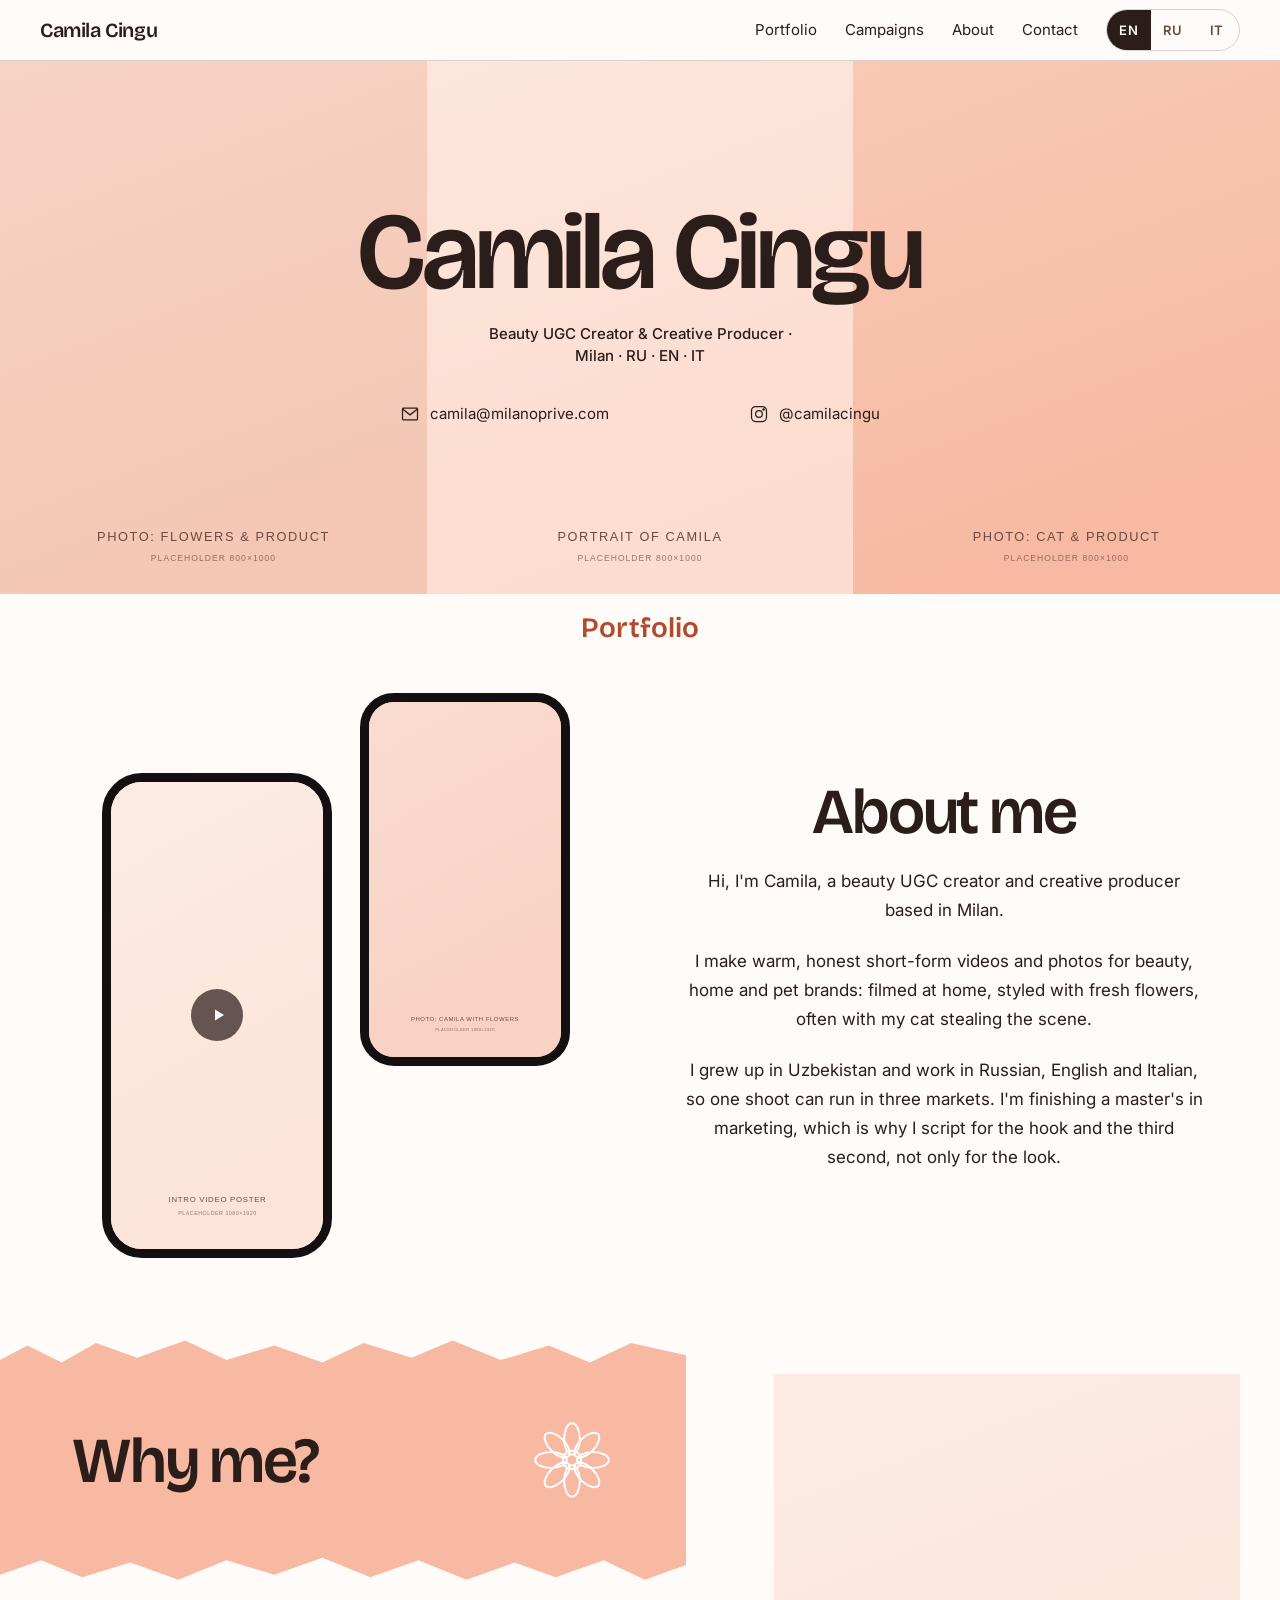
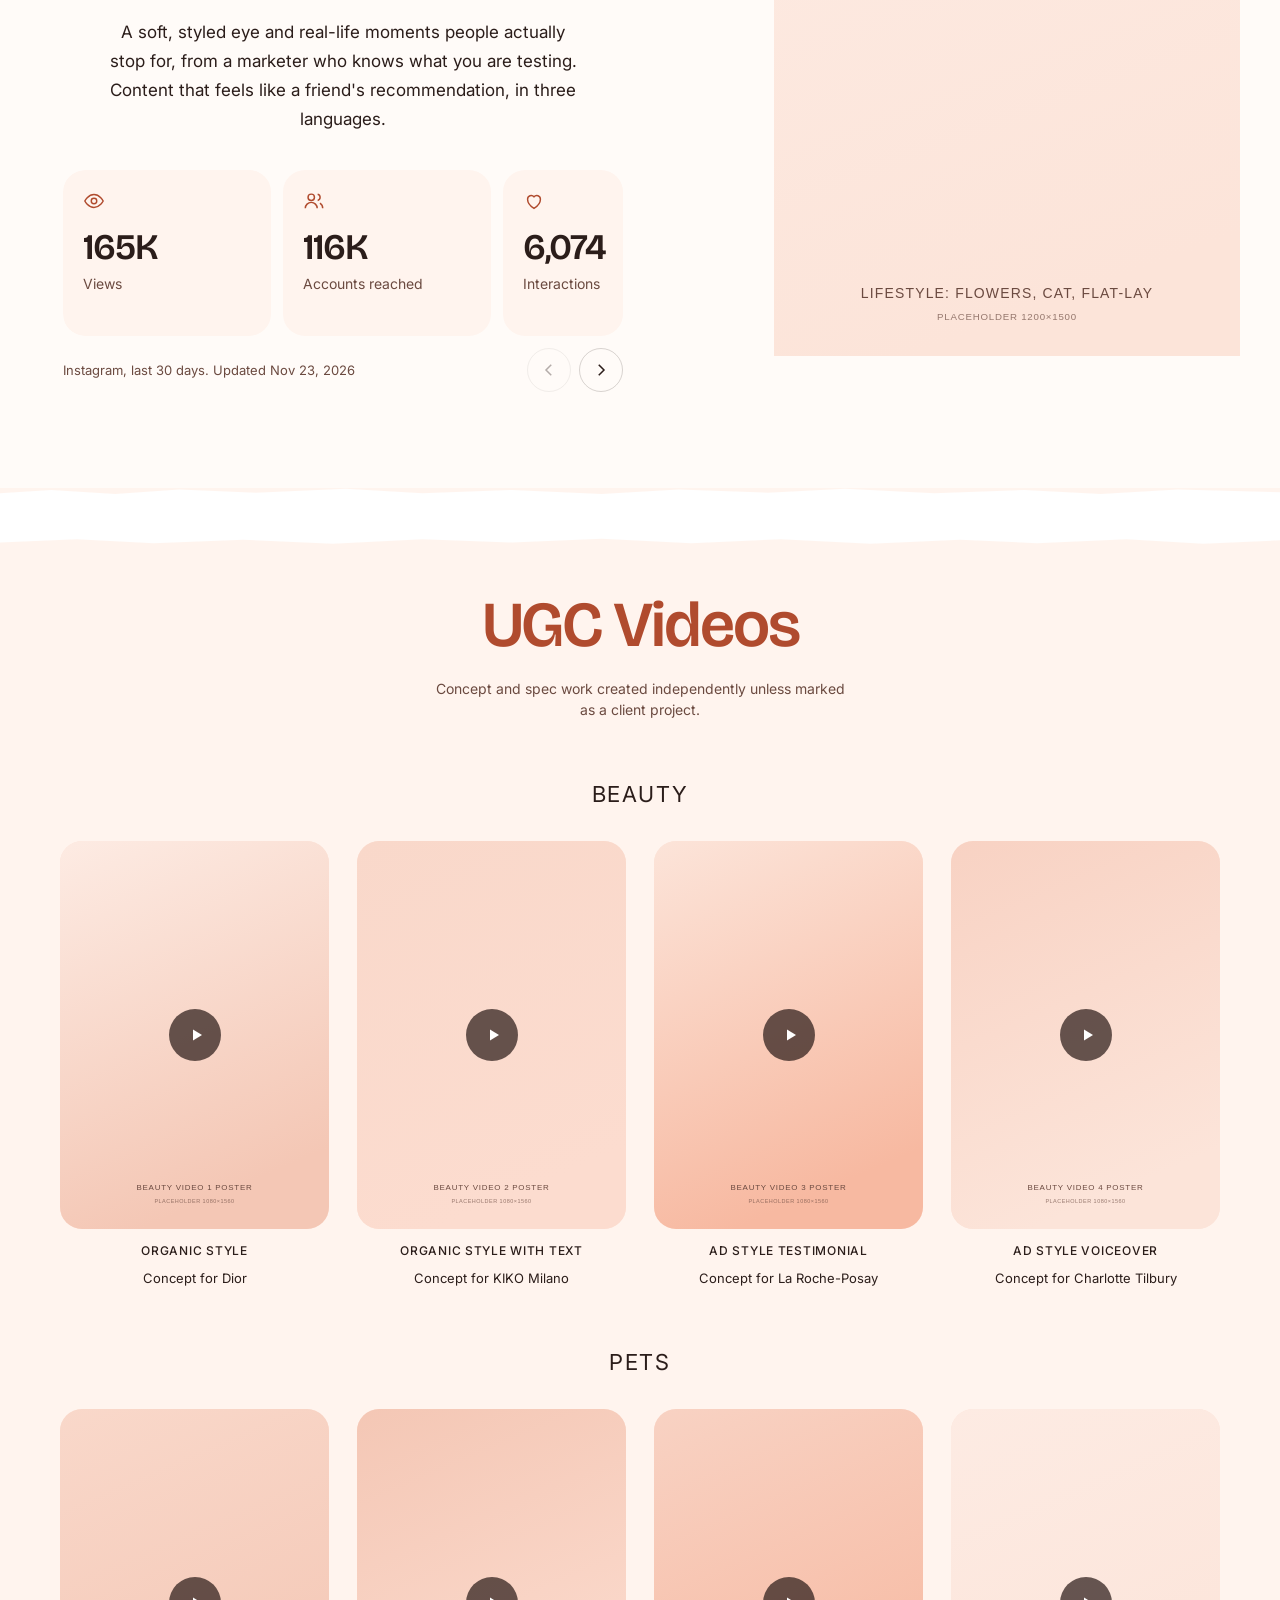
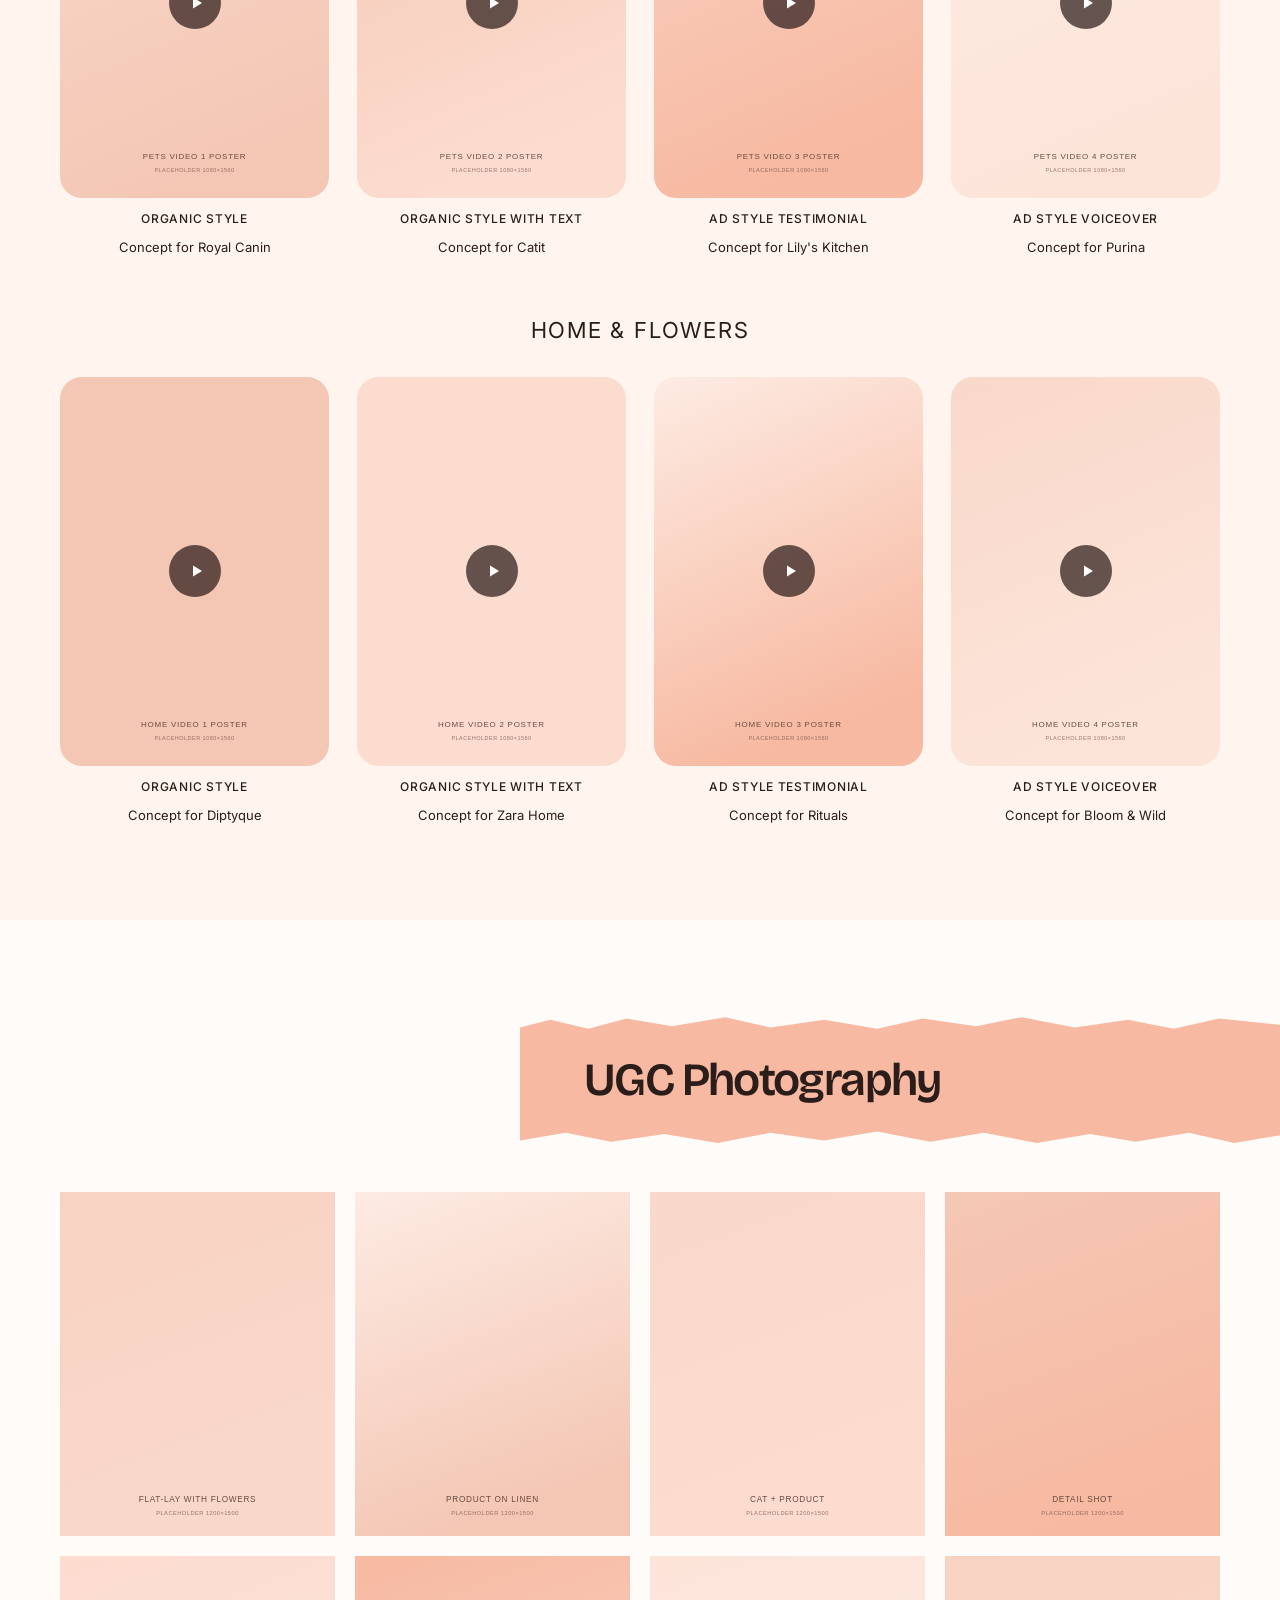
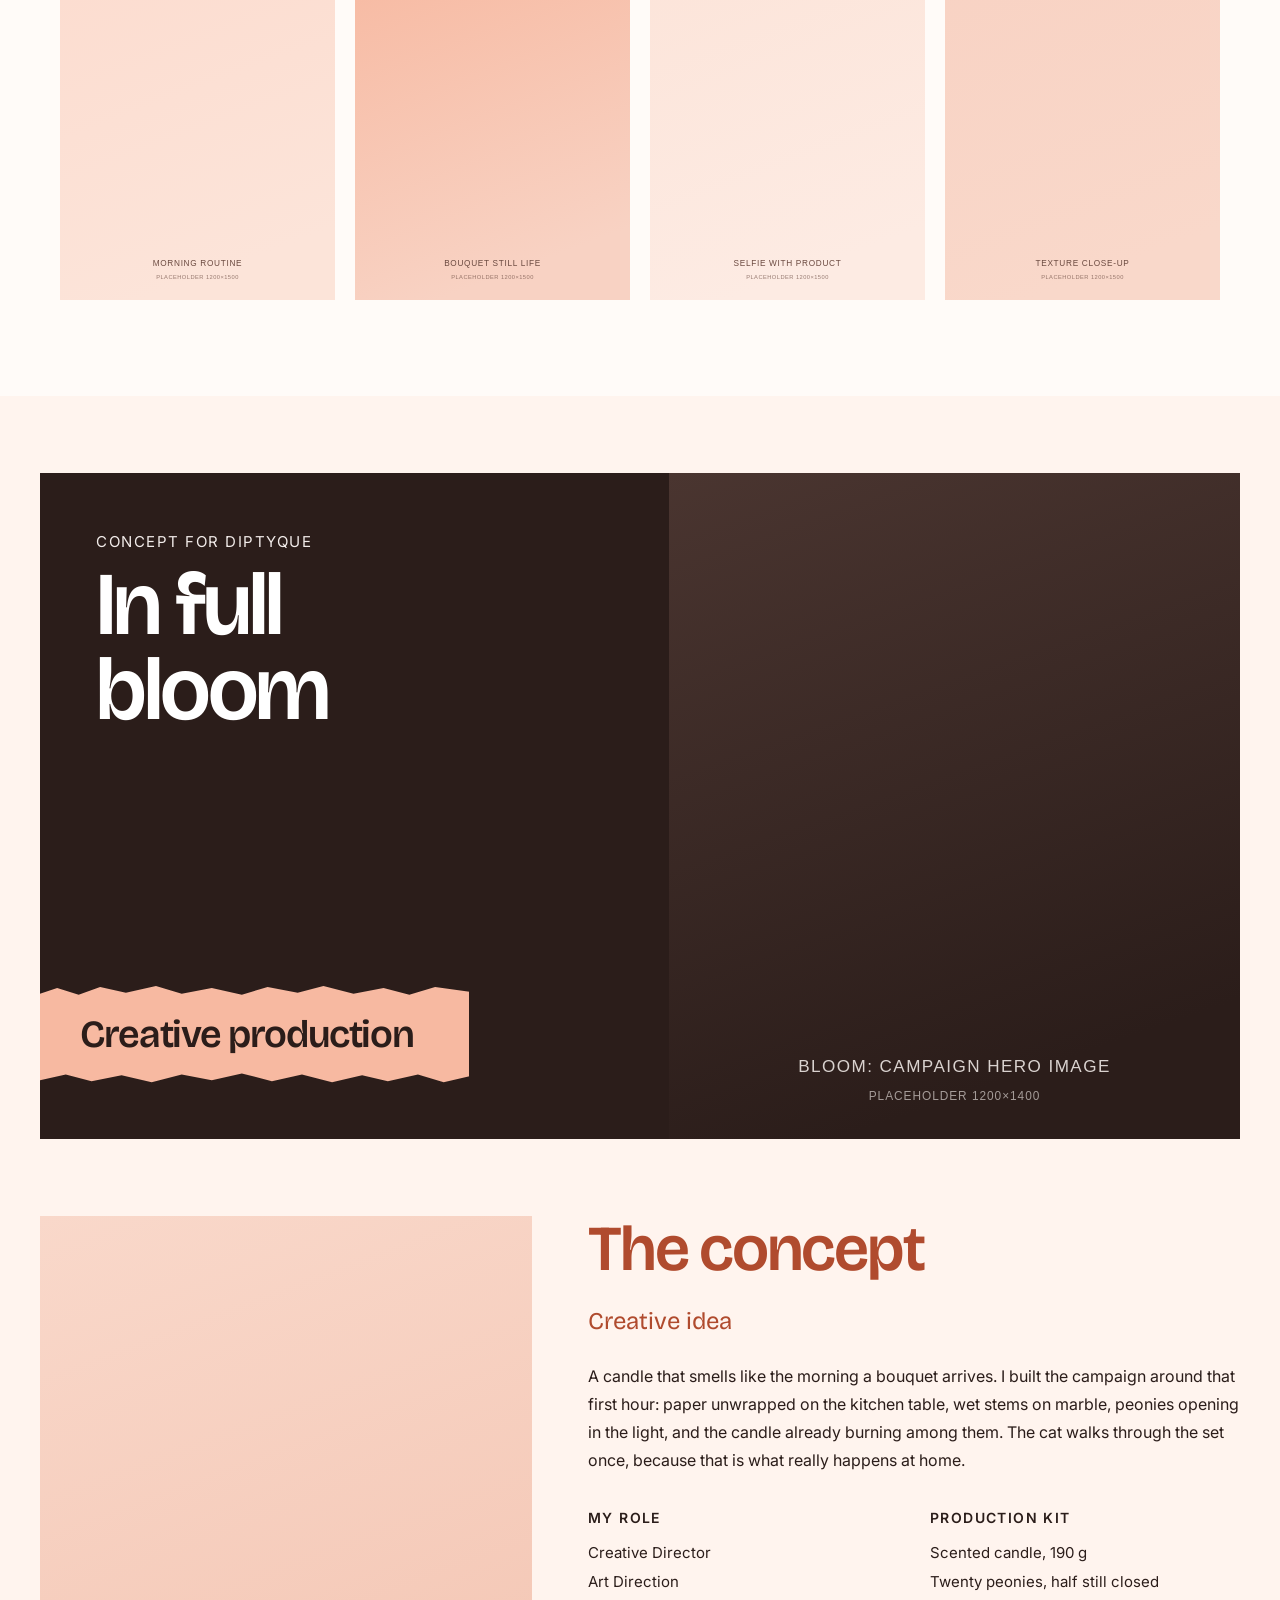
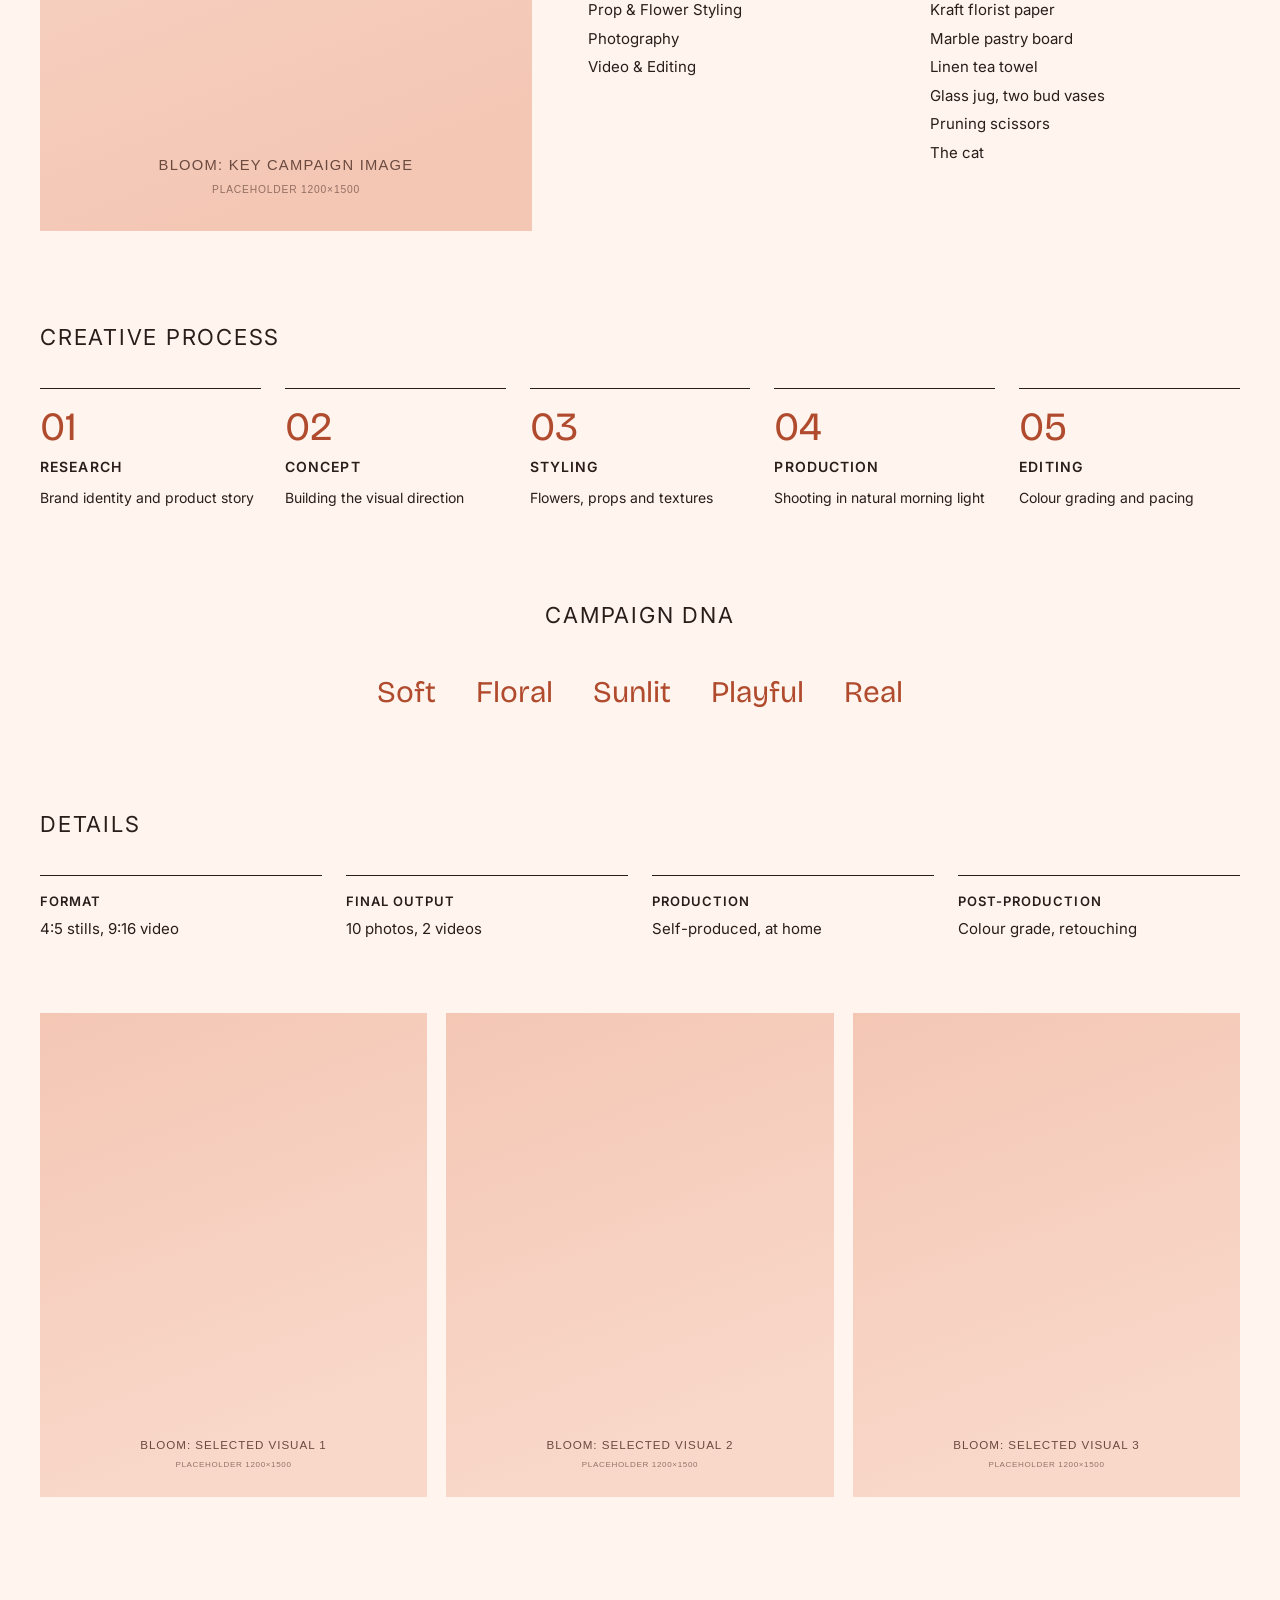
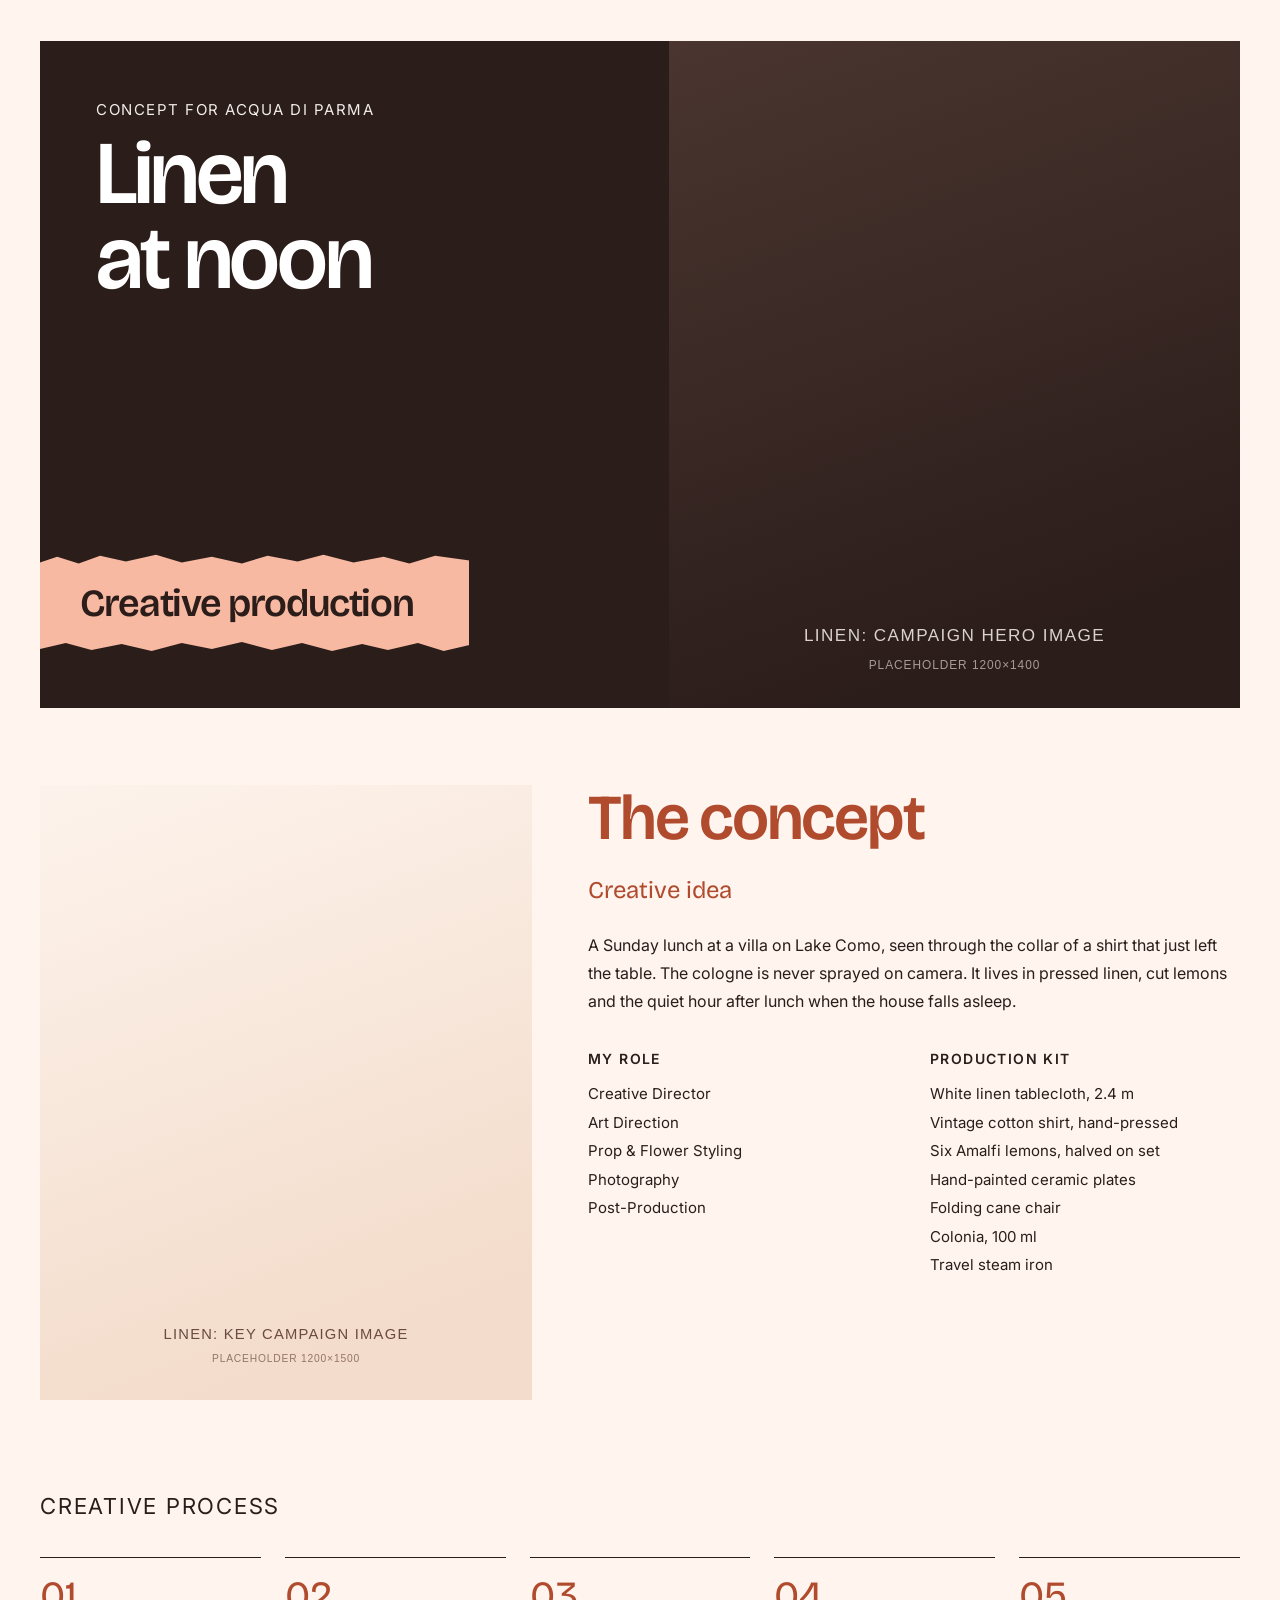
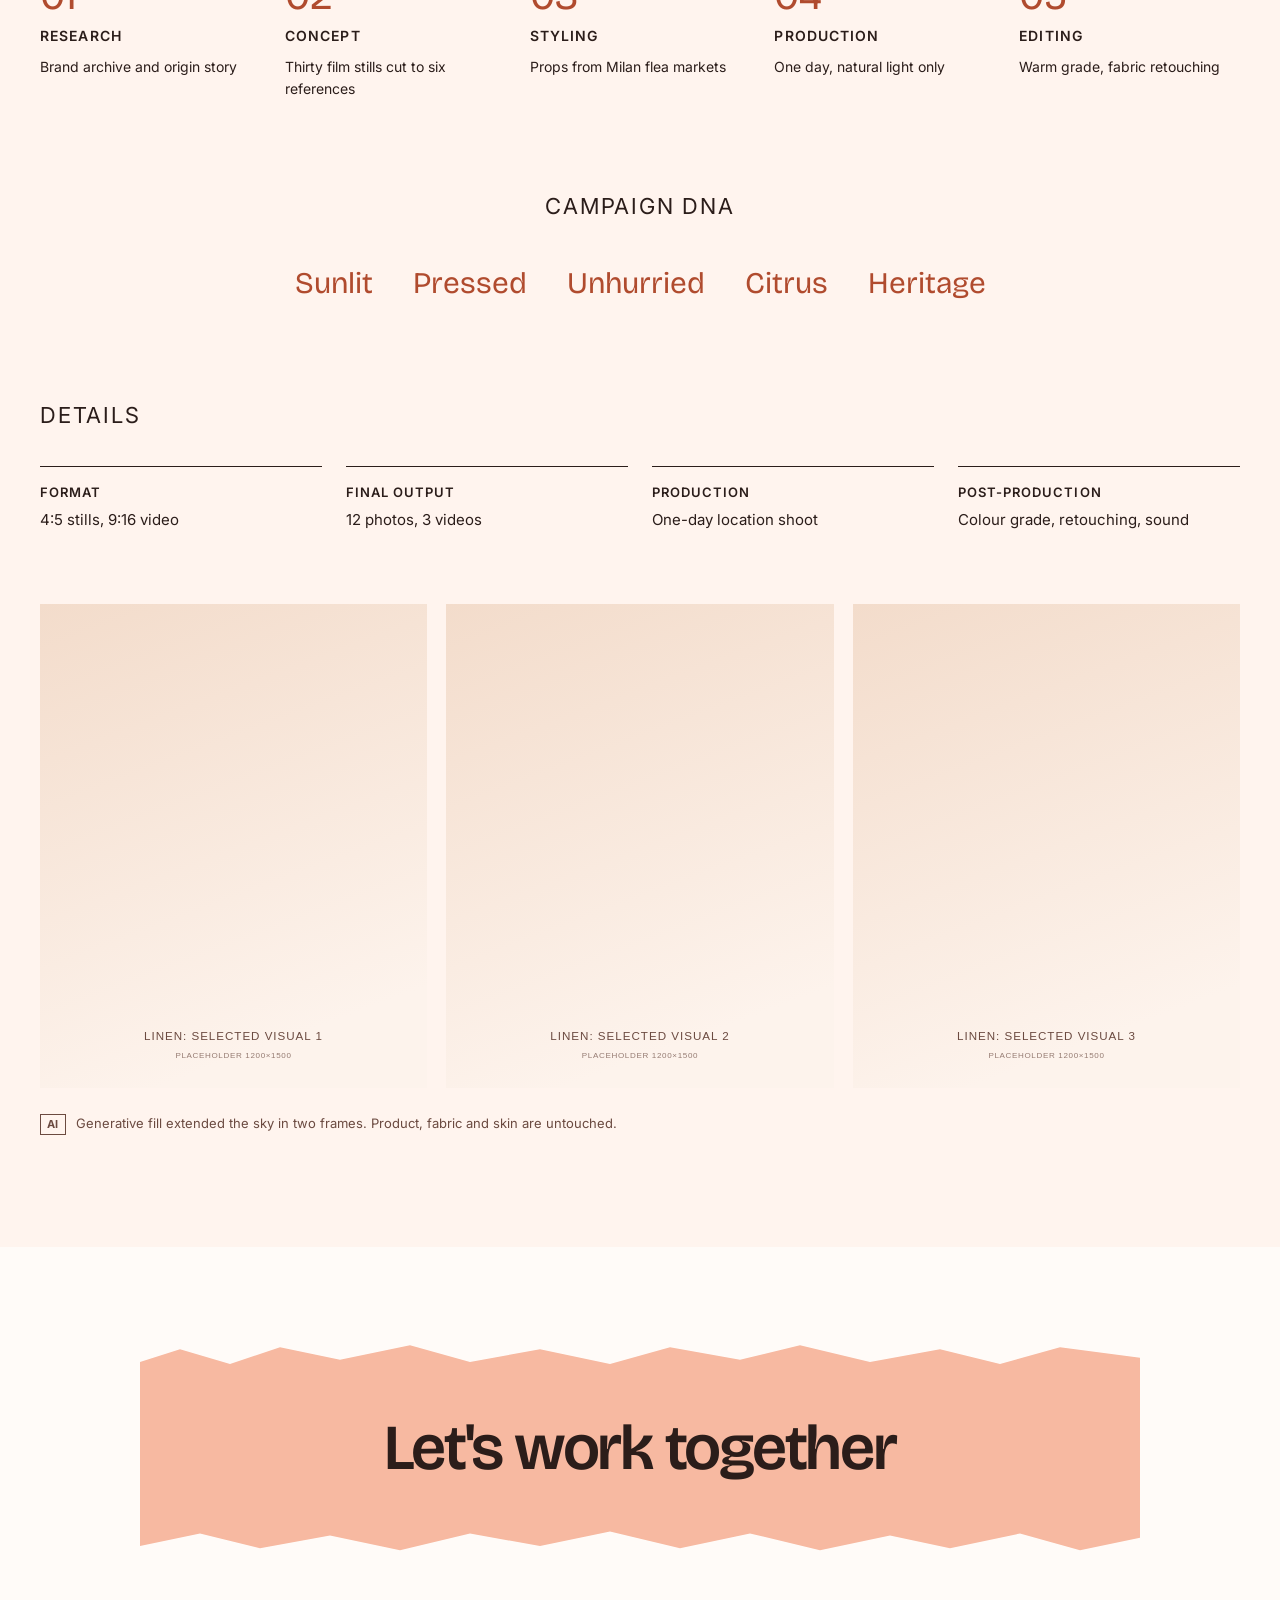
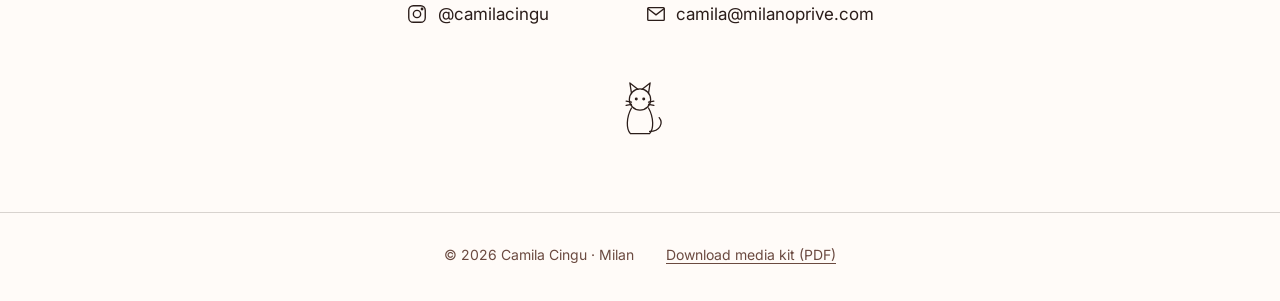
==== commit b0bfe308: "Use camila@milanoprive.com as the site's contact email hello@camila.milanoprive.com had no mailbox, " ====
--- a/ugc/index.html
+++ b/ugc/index.html
@@ -47,7 +47,7 @@
         "jobTitle": "Beauty UGC Creator & Creative Producer",
         "url": "https://camila.milanoprive.com/",
         "image": "https://camila.milanoprive.com/assets/og-image.png",
-        "email": "mailto:hello@camila.milanoprive.com",
+        "email": "mailto:camila@milanoprive.com",
         "sameAs": ["https://www.instagram.com/camilacingu/"],
         "knowsLanguage": ["ru", "en", "it"],
         "homeLocation": { "@type": "Place", "name": "Milan, Italy" }
@@ -112,8 +112,8 @@
         <p class="hero__role" data-i18n="hero.role">Beauty UGC Creator &amp; Creative Producer · Milan · RU · EN · IT</p>
         <ul class="hero__links">
           <li>
-            <a href="mailto:hello@camila.milanoprive.com">
-              <svg width="20" height="20" viewBox="0 0 24 24" aria-hidden="true" fill="none" stroke="currentColor" stroke-width="1.5"><rect x="3" y="5" width="18" height="14" rx="1"/><path d="M3 6l9 7 9-7"/></svg>hello@camila.milanoprive.com</a>
+            <a href="mailto:camila@milanoprive.com">
+              <svg width="20" height="20" viewBox="0 0 24 24" aria-hidden="true" fill="none" stroke="currentColor" stroke-width="1.5"><rect x="3" y="5" width="18" height="14" rx="1"/><path d="M3 6l9 7 9-7"/></svg>camila@milanoprive.com</a>
           </li>
           <li>
             <a href="https://www.instagram.com/camilacingu/" rel="noopener">
@@ -510,8 +510,8 @@
             <svg width="22" height="22" viewBox="0 0 24 24" aria-hidden="true" fill="none" stroke="currentColor" stroke-width="1.5"><rect x="3" y="3" width="18" height="18" rx="5"/><circle cx="12" cy="12" r="4"/><circle cx="17.5" cy="6.5" r="0.8" fill="currentColor"/></svg>@camilacingu</a>
         </li>
         <li>
-          <a href="mailto:hello@camila.milanoprive.com">
-            <svg width="22" height="22" viewBox="0 0 24 24" aria-hidden="true" fill="none" stroke="currentColor" stroke-width="1.5"><rect x="3" y="5" width="18" height="14" rx="1"/><path d="M3 6l9 7 9-7"/></svg>hello@camila.milanoprive.com</a>
+          <a href="mailto:camila@milanoprive.com">
+            <svg width="22" height="22" viewBox="0 0 24 24" aria-hidden="true" fill="none" stroke="currentColor" stroke-width="1.5"><rect x="3" y="5" width="18" height="14" rx="1"/><path d="M3 6l9 7 9-7"/></svg>camila@milanoprive.com</a>
         </li>
       </ul>
       <svg class="contact__cat" width="64" height="64" viewBox="0 0 120 120" aria-hidden="true" fill="none" stroke="currentColor" stroke-width="2.4" stroke-linecap="round" stroke-linejoin="round"><path d="M78 104c20 0 26-16 18-26"/><path d="M44 60c-10 18-10 40-2 48h36c8-8 8-30-2-48"/><path d="M44 32l-3-19 15 12"/><path d="M76 32l3-19-15 12"/><circle cx="60" cy="44" r="20"/><circle cx="53" cy="43" r="1.6" fill="currentColor"/><circle cx="67" cy="43" r="1.6" fill="currentColor"/><path d="M44 49l-10-2M44 53l-10 2M76 49l10-2M76 53l10 2"/></svg>
